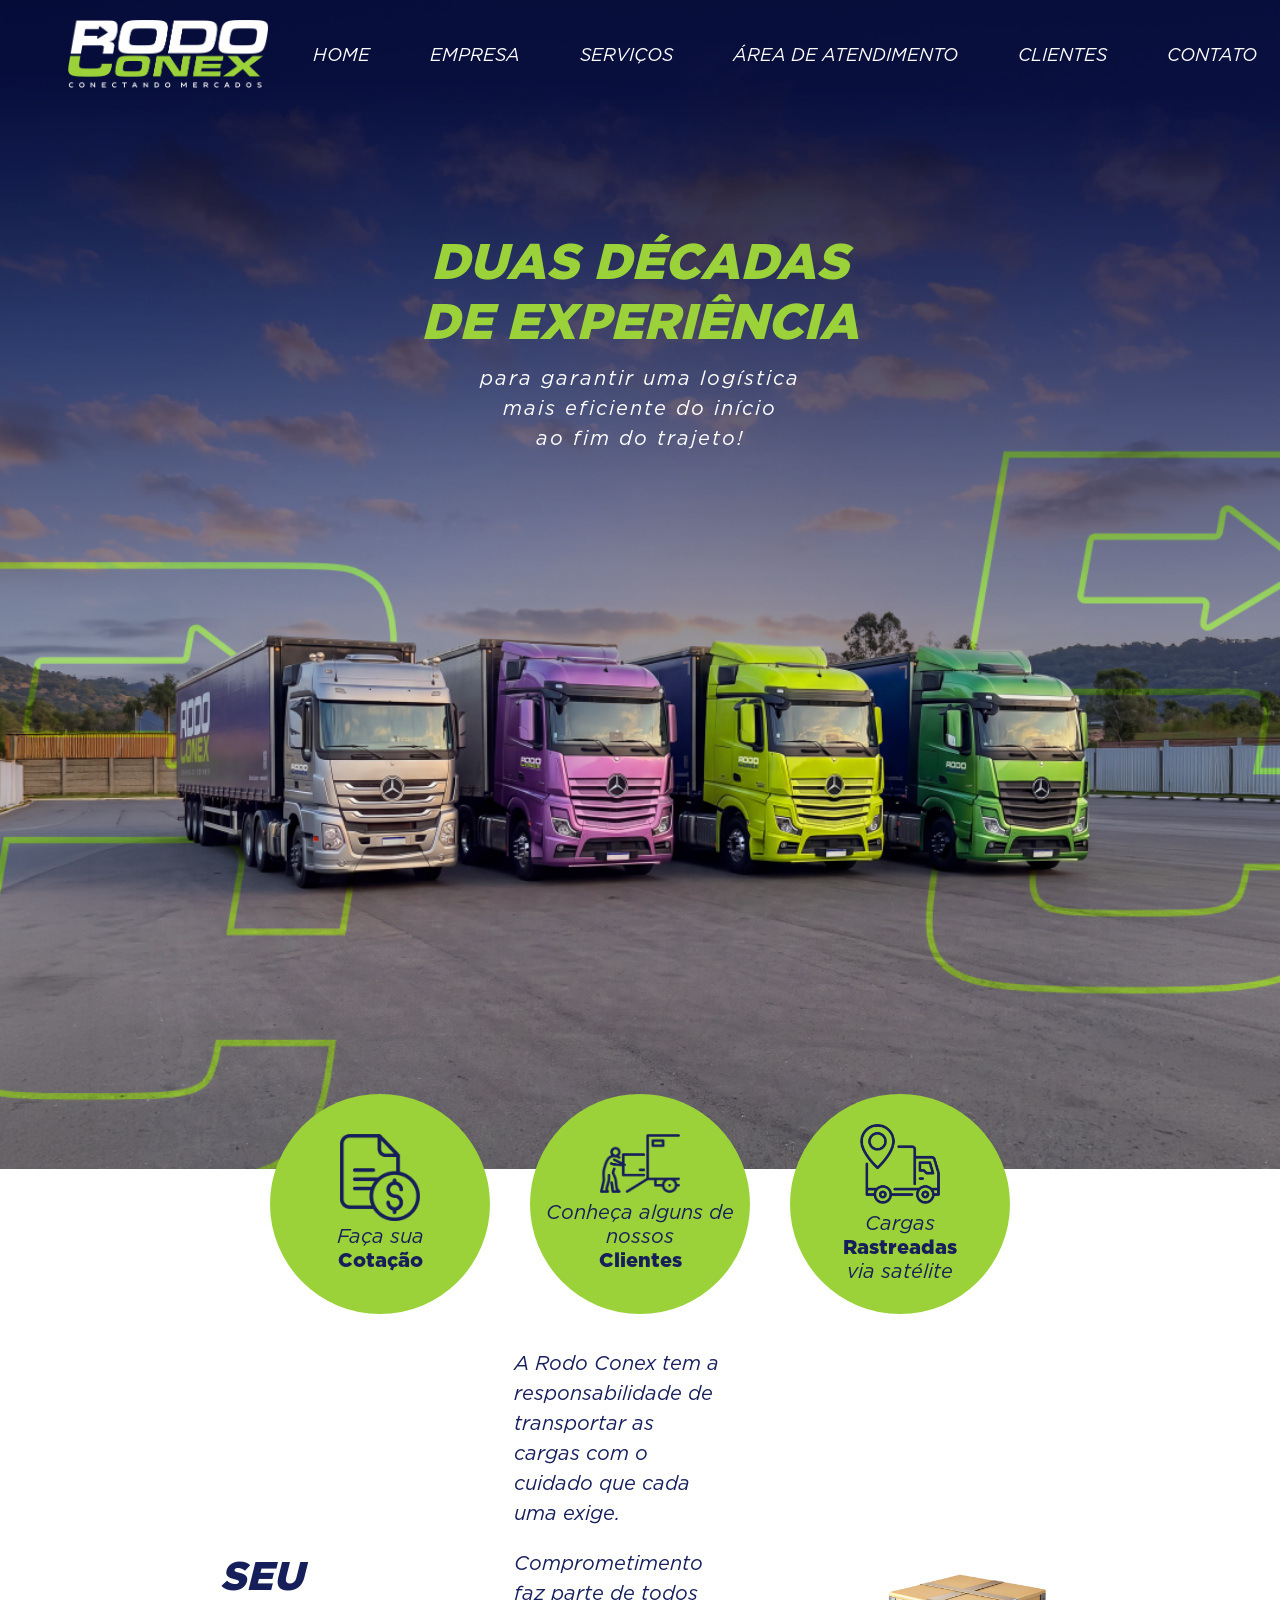
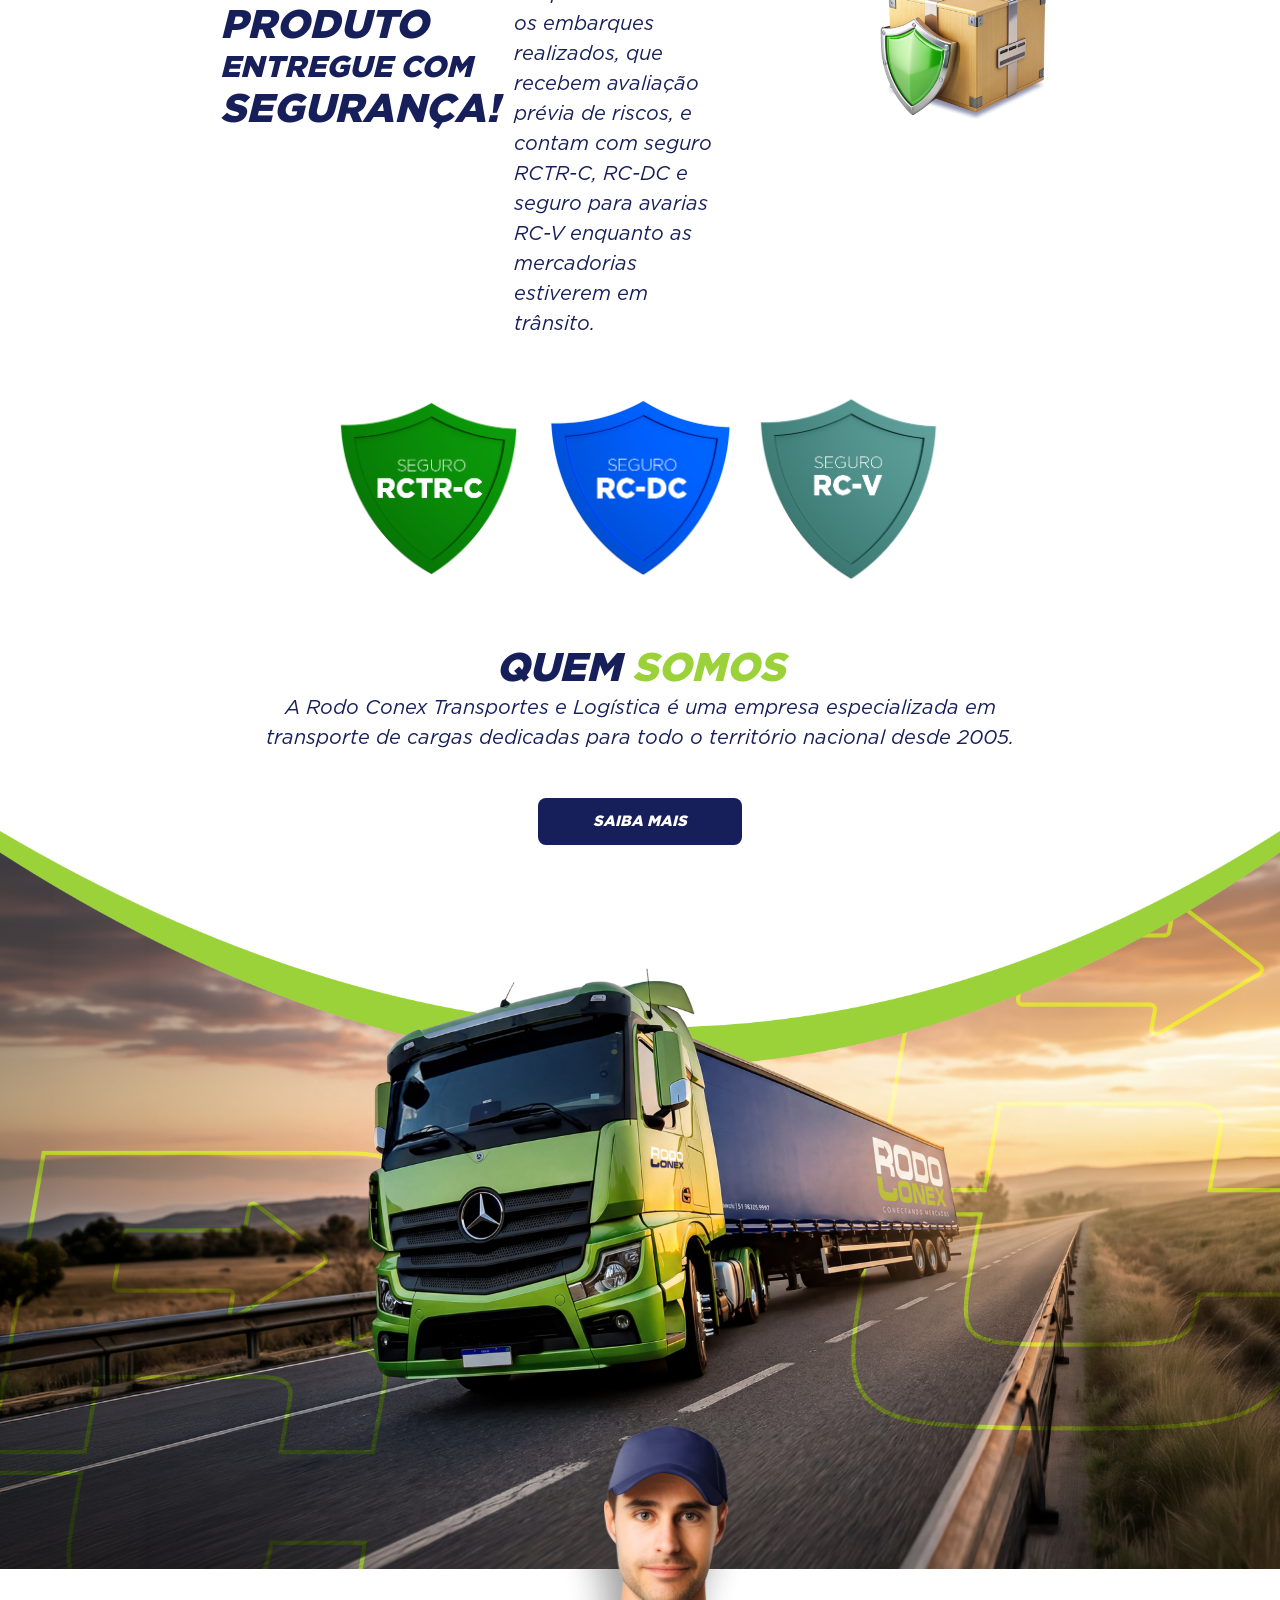
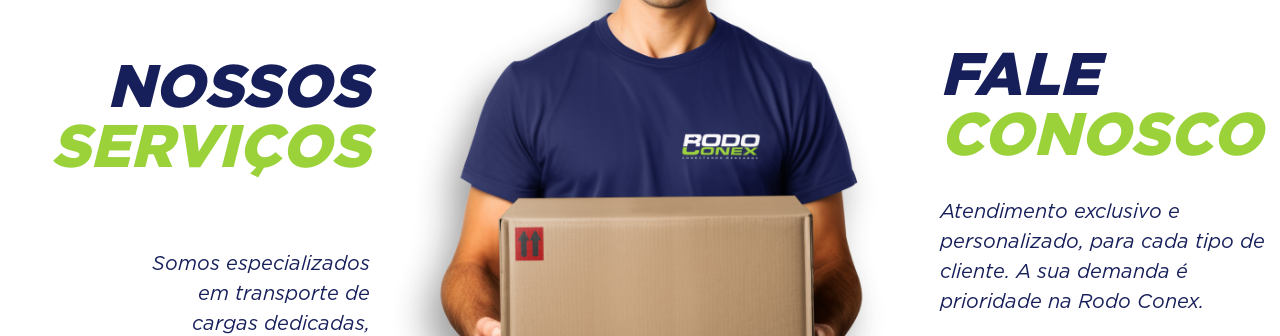
==== index.html @ b74ad4ce "ajustes section de fale-conosco da home" ====
<!doctype html>
<html lang="pt-BR">
  <head>
    <meta charset="UTF-8" />
    <meta name="viewport" content="width=device-width, initial-scale=1.0" />
    <title>Rodo Conex | Conectando mercados</title>
    <link rel="stylesheet" href="styles/styles.css" />
    <link rel="icon" href="assets/home/Logo-icon-navegador.png" />
    <script src="scripts/menu.js" defer></script>
    <script src="scripts/carrossel.js" defer></script>
  </head>
  <body>
    <header class="header">
      <a href="index.html">
        <img src="assets/home/Logo.png" alt="" class="header__logo" />
      </a>
      <button type="button" class="header__botao">
        <span></span>
        <span></span>
        <span></span>
      </button>
      <nav class="header__menu">
        <a href="index.html">Home</a>
        <a href="empresa/index.html">Empresa</a>
        <a href="servicos/index.html">Serviços</a>
        <a href="areadeatendimento/index.html">Área de atendimento</a>
        <a href="clientes/index.html">Clientes</a>
        <a href="contato/index.html">Contato</a>
      </nav>
    </header>
    <main>
      <section class="hero">
        <picture>
          <source
            media="(min-width: 768px)"
            srcset="assets/home/Banner-principal-Desktop.png"
          />
          <img
            src="assets/home/Banner-principal-Mobile.png"
            alt=""
            class="hero__banner"
          />
        </picture>
        <div class="hero__conteudo">
          <h1><span>Duas décadas</span> <span>de experiência</span></h1>
          <p>
            <span>para garantir uma logística</span
            ><span> mais eficiente do início</span
            ><span> ao fim do trajeto!</span>
          </p>
        </div>
      </section>
      <section class="destaques">
        <button type="button" class="destaques__seta destaques__seta--anterior">
          <svg width="48" height="48" viewBox="0 0 24 24">
            <polyline
              points="16,4 8,12 16,20"
              fill="none"
              stroke="#1f2a7a"
              stroke-width="4"
              stroke-linecap="round"
              stroke-linejoin="round"
            />
          </svg>
        </button>
        <ul class="destaques__conteudo">
          <li class="destaques__item destaques__item--ativo">
            <a href="tel:+5551993122093" class="destaques__link">
              <img src="assets/home/Cotacao-icon.png" alt="" />
              <p>Faça sua <strong>Cotação</strong></p>
            </a>
          </li>
          <li class="destaques__item">
            <img src="assets/home/Clientes-icon.png" alt="" />
            <p>Conheça alguns de nossos <strong>Clientes</strong></p>
          </li>
          <li class="destaques__item">
            <img src="assets/home/cargas-icon.png" alt="" />
            <p>Cargas <strong>Rastreadas</strong> via satélite</p>
          </li>
        </ul>
        <button type="button" class="destaques__seta destaques__seta--proxima">
          <svg width="48" height="48" viewBox="0 0 24 24">
            <polyline
              points="8,4 16,12 8,20"
              fill="none"
              stroke="#1f2a7a"
              stroke-width="4"
              stroke-linecap="round"
              stroke-linejoin="round"
            />
          </svg>
        </button>
      </section>
      <section class="seguranca">
        <div class="seguranca__conteudo">
          <h2><span>Seu produto</span> entregue com <span>segurança!</span></h2>
          <div class="seguranca__texto">
            <p>
              A Rodo Conex tem a responsabilidade de transportar as cargas com o
              cuidado que cada uma exige.
            </p>
            <p>
              Comprometimento faz parte de todos os embarques realizados, que
              recebem avaliação prévia de riscos, e contam com seguro RCTR-C,
              RC-DC e seguro para avarias RC-V enquanto as mercadorias estiverem
              em trânsito.
            </p>
          </div>
          <img src="assets/home/caixa.png" alt="" class="seguranca__banner" />
        </div>
        <div class="seguranca__icones">
          <img
            src="assets/home/Seguro-Brasao1.png"
            alt="Brasão do seguro RCTR-C"
          />
          <img
            src="assets/home/Seguro-Brasao2.png"
            alt="Brasão do seguro RC-DC"
          />
          <img
            src="assets/home/Seguro-Brasao3.png"
            alt="Brasão do seguro RC-V"
          />
        </div>
      </section>
      <section class="quem-somos">
        <div class="quem-somos__conteudo">
          <h2>Quem <span>somos</span></h2>
          <p>
            A Rodo Conex Transportes e Logística é uma empresa especializada em
            transporte de cargas dedicadas para todo o território nacional desde
            2005.
          </p>
          <a
            href="https://api.whatsapp.com/send?phone=5551982059997"
            target="_blank"
            class="quem-somos__botao"
            >Saiba mais</a
          >
        </div>
        <img
          src="assets/home/Banner-rodape-desktop-mobile.png"
          alt=""
          class="quem-somos__banner"
        />
      </section>
      <section class="servicos-fale-conosco">
        <img
          src="assets/home/Homenzinho.png"
          alt=""
          class="servicos-fale-conosco__imagem"
        />
        <button
          type="button"
          class="servicos-fale-conosco__seta servicos-fale-conosco__seta--anterior"
        >
          <svg width="40" height="40" viewBox="0 0 24 24">
            <polyline
              points="16,4 8,12 16,20"
              fill="none"
              stroke="#1f2a7a"
              stroke-width="4"
              stroke-linecap="round"
              stroke-linejoin="round"
            />
          </svg>
        </button>
        <ul class="servicos-fale-conosco__lista">
          <li
            class="servicos-fale-conosco__item servicos-fale-conosco__item--nossos-servicos"
          >
            <h2>Nossos <span>serviços</span></h2>
            <p>
              Somos especializados em transporte de cargas dedicadas,
              armazenagem e paletização, com soluções eficazes para o seu
              negócio.
            </p>
            <a
              href="https://api.whatsapp.com/send?phone=5551982059997"
              target="_blank"
              >Saiba mais</a
            >
          </li>
          <li
            class="servicos-fale-conosco__item servicos-fale-conosco__item--fale-conosco servicos-fale-conosco__item--ativo"
          >
            <h2>Fale <span>conosco</span></h2>
            <p>
              Atendimento exclusivo e personalizado, para cada tipo de cliente.
              A sua demanda é prioridade na Rodo Conex.
            </p>
            <a
              href="https://api.whatsapp.com/send?phone=5551982059997"
              target="_blank"
              >Saiba mais</a
            >
          </li>
        </ul>
        <button
          type="button"
          class="servicos-fale-conosco__seta servicos-fale-conosco__seta--proxima"
        >
          <svg width="40" height="40" viewBox="0 0 24 24">
            <polyline
              points="8,4 16,12 8,20"
              fill="none"
              stroke="#1f2a7a"
              stroke-width="4"
              stroke-linecap="round"
              stroke-linejoin="round"
            />
          </svg>
        </button>
      </section>
    </main>
    <footer class="footer">
      <div class="footer__principal">
        <address class="redes-sociais">
          <a href="https://www.instagram.com/rodoconex" target="_blank">
            <img src="assets/home/Insta-icon.png" alt="" />
          </a>
          <a href="https://www.facebook.com/rodoconexx" target="_blank">
            <img src="assets/home/Facebook-icon.png" alt="" />
          </a>
          <a
            href="https://api.whatsapp.com/send?phone=5551982059997"
            target="_blank"
          >
            <img src="assets/home/whats-icon.png" alt="" />
          </a>
        </address>
        <div class="logo-footer">
          <a href="index.html">
            <img src="assets/home/Logo.png" alt="" />
          </a>
        </div>
        <nav class="footer__menu">
          <a href="index.html">Home</a>
          <a href="empresa/index.html">Empresa</a>
          <a href="servicos/index.html">Serviços</a>
          <a href="areadeatendimento/index.html">Área de atendimento</a>
          <a href="clientes/index.html">Clientes</a>
          <a href="contato/index.html">Contato</a>
        </nav>
        <address class="contato__footer">
          <div class="contato__telefone">
            <ul class="contato__lista">
              <li>
                <a href="tel:5551993122093">
                  <img src="assets/home/icon-icon.png" alt="" />
                  <p>(51) 99312.2093</p>
                </a>
              </li>
              <li>
                <a
                  href="https://api.whatsapp.com/send?phone=5551982059997"
                  target="_blank"
                >
                  <img src="assets/home/whats-icon.png" alt="" />
                  <p>(51) 98205.9997</p>
                </a>
              </li>
              <li>
                <a
                  href="https://www.google.com/maps/place/Rodo+Conex+-+Conectando+mercados/@-29.6579739,-51.1473796,963m/data=!3m2!1e3!4b1!4m6!3m5!1s0x951945fc6f3ded95:0x5a4ab8f3736252ae!8m2!3d-29.6579786!4d-51.1448047!16s%2Fg%2F11tcfl8tsy?authuser=0&entry=ttu&g_ep=EgoyMDI2MDkxNi4wIKXMDSoASAFQAw%3D%3D"
                  target="_blank"
                >
                  <img src="assets/home/Localizacao-icon.png" alt="" />
                  <p>
                    Av. Pres. Vargas, 2965 Rincão dos Ilhéus, Estância Velha -
                    RS
                  </p>
                </a>
              </li>
            </ul>
          </div>
        </address>
      </div>
      <div class="footer__dolfinos">
        <p>Rodo Conex 2026 - Todos os Direitos Reservados</p>
        <img src="assets/home/dolfinos-rodape.png" alt="" />
      </div>
    </footer>
  </body>
</html>
---- styles/styles.css ----
@font-face {
  font-family: Gotham;
  src: url(../assets/fonts/Gotham-Black.otf) format("opentype");
  font-weight: 700;
}
@font-face {
  font-family: Gotham_book;
  src: url(../assets/fonts/Gotham-BookIta.otf) format("opentype");
  font-weight: 400;
  font-style: italic;
}

:root {
  --primary-color: #fff;
  --secondary-color: #000;
  --tertiary-color: #9bd239;
  --quaternary-color: #171f5b;
}

body {
  margin: 0;
  padding: 0;
}

.header {
  display: flex;
  justify-content: space-between;
  align-items: center;
  position: absolute;
  top: 0;
  left: 0;
  width: 100%;
  z-index: 100;

  @media (min-width: 768px) {
    justify-content: center;
  }
}

.header__botao {
  background: none;
  border: none;
  padding: 10px;
  cursor: pointer;
  display: flex;
  flex-direction: column;
  gap: 6px;
  position: relative;
  z-index: 100;
  margin-right: 18px;
  span {
    background-color: var(--primary-color);
    width: 40px;
    height: 3px;
    transition:
      transform 0.3s,
      opacity 0.3s;
  }
  &.header__botao--aberto {
    span:nth-child(1) {
      transform: translateY(9px) rotate(45deg);
    }
    span:nth-child(2) {
      opacity: 0;
    }
    span:nth-child(3) {
      transform: translateY(-9px) rotate(-45deg);
    }
  }
  @media (min-width: 768px) {
    display: none;
  }
}

.header__menu {
  position: fixed;
  top: 0;
  right: 0;
  height: 100dvh;
  width: min(80vw, 300px);
  display: flex;
  flex-direction: column;
  gap: 10px;
  padding: 10px;
  background: var(--quaternary-color);
  transform: translateX(100%);
  visibility: hidden;
  transition:
    transform 0.3s ease-in,
    visibility 0.4s;
  @media (min-width: 768px) {
    flex-direction: row;
    height: auto;
    width: auto;
    padding: 0;
    gap: 60px;
    position: static;
    background: none;
    transform: none;
    visibility: visible;
    transition: none;
  }
  a {
    text-decoration: none;
    color: var(--primary-color);
    font-family: Gotham_book;
    font-size: 18px;
    text-transform: uppercase;
    &:hover {
      color: var(--tertiary-color);
    }
  }
  &.header__menu--aberto {
    transform: translateX(0);
    visibility: visible;
    transition:
      transform 0.3s ease-out,
      visibility 0.4s;
  }
}

.header__logo {
  width: 90px;
  height: auto;
  margin: 20px 45px;

  @media (min-width: 768px) {
    width: 200px;
    height: auto;
    margin: 20px 45px;
  }
}

.hero__banner {
  display: block;
  width: 100%;
}

.hero__conteudo {
  position: absolute;
  top: 20%;
  text-align: center;
  left: 0;
  right: 0;

  h1 {
    font-family: Gotham;
    font-style: italic;
    font-size: 30px;
    margin: 0;
    text-transform: uppercase;
    color: var(--tertiary-color);

    @media (min-width: 768px) {
      font-size: 50px;
    }
  }
  p {
    font-family: Gotham_book;
    font-size: 12px;
    font-style: italic;
    color: var(--primary-color);
    line-height: 1.2;
    letter-spacing: 0.1em;
    margin: 5px 0 0 0;

    @media (min-width: 768px) {
      font-size: 20px;
      margin: 10px auto 0 auto;
      max-width: 30ch;
      text-wrap: balance;
      line-height: 1.5;
      span {
        display: inline;
      }
    }
  }
  span {
    display: block;
  }
}

.hero {
  position: relative;
}

.destaques {
  display: flex;
  justify-content: space-between;
  align-items: center;
  padding: 0 30px;
  margin-top: -75px;
  position: relative;

  @media (min-width: 768px) {
    justify-content: center;
  }
}

.destaques__seta {
  background: none;
  border: none;
  padding: 0;

  @media (min-width: 768px) {
    display: none;
  }
}

.destaques__conteudo {
  list-style: none;
  padding: 0;
  margin: 0;
  img {
    width: 50px;
    height: auto;
  }
  @media (min-width: 768px) {
    display: flex;
    img {
      width: 80px;
    }
  }
}

.destaques__item {
  display: none;
  width: 150px;
  aspect-ratio: 1/1;
  border-radius: 50%;
  background: var(--tertiary-color);
  color: var(--quaternary-color);
  flex-direction: column;
  justify-content: center;
  align-items: center;
  text-align: center;
  gap: 8px;

  p {
    margin: 0;
    font-family: Gotham_book;
    font-size: 15px;
  }
  strong {
    display: block;
    font-family: Gotham;
  }

  @media (min-width: 768px) {
    display: flex;
    margin: 0 20px;
    width: 220px;
    p {
      font-size: 20px;
    }
  }
}

.destaques__item--ativo {
  display: flex;
}

.destaques__link {
  text-decoration: none;
  color: var(--quaternary-color);
}

.seguranca__conteudo {
  display: grid;
  grid-template-columns: 1fr auto;
  align-items: center;
  grid-template-areas: "titulo imagem" "texto texto";
  justify-items: center;
  padding: 0 20px;

  h2 {
    grid-area: titulo;
    text-transform: uppercase;
    color: var(--quaternary-color);
    font-family: Gotham;
    font-style: italic;
    margin-left: 40px;
    font-size: 20px;
  }
  h2 span {
    font-size: 25px;
  }

  @media (min-width: 768px) {
    grid-template-areas: "titulo texto imagem";

    h2 {
      font-size: 30px;
      align-self: center;
      margin-left: 200px;
    }
    h2 span {
      font-size: 40px;
    }
  }
}

.seguranca__banner {
  grid-area: imagem;
  display: block;
  width: 130px;
  margin-right: 20px;

  @media (min-width: 768px) {
    width: 190px;
    margin-right: 200px;
  }
}

.seguranca__texto {
  grid-area: texto;
  font-family: Gotham_book;
  font-size: 16px;
  font-style: italic;
  color: var(--quaternary-color);
  text-align: center;
  margin: 15px 15px;
  line-height: 1.3;

  @media (min-width: 768px) {
    text-align: left;
    font-size: 20px;
    margin-right: 150px;
    max-width: 55ch;
    line-height: 1.5;
  }
}

.seguranca__icones {
  display: flex;
  justify-content: center;
  align-items: center;
  gap: 20px;
  margin-top: 20px;

  img {
    width: 110px;
    height: auto;

    @media (min-width: 768px) {
      width: 190px;
    }
  }
}

.quem-somos__conteudo {
  color: var(--quaternary-color);
  text-align: center;
  font-style: italic;
  font-family: Gotham_book;
  font-size: 15px;

  h2 {
    text-transform: uppercase;
    font-family: Gotham;
    font-size: 35px;
    margin: 0;
    margin-top: 60px;
    span {
      color: var(--tertiary-color);
    }
    @media (min-width: 768px) {
      font-size: 40px;
    }
  }
  p {
    margin: 0;
    margin-bottom: 20px;

    @media (min-width: 768px) {
      font-size: 20px;
      max-width: 55ch;
      margin: 0 auto;
      margin-bottom: 60px;
      line-height: 1.5;
    }
  }
}

.quem-somos__botao {
  background: var(--quaternary-color);
  color: var(--primary-color);
  border: none;
  border-radius: 8px;
  padding: 10px 30px;
  font-family: Gotham;
  text-transform: uppercase;
  cursor: pointer;
  text-decoration: none;
  font-size: 8px;

  @media (min-width: 768px) {
    font-size: 15px;
    padding: 16px 55px;
  }
}

.quem-somos__banner {
  display: block;
  width: 100%;
}

.servicos-fale-conosco__imagem {
  grid-area: imagem;
  display: block;
  width: 270px;
  margin-left: -80px;
  margin-bottom: -2px;

  @media (min-width: 768px) {
    width: 600px;
    margin-top: -200px;
    margin-left: 0;
    margin-bottom: -2px;
  }
}

.servicos-fale-conosco {
  display: grid;
  grid-template-columns: 1fr auto minmax(0, 1fr) auto;
  grid-template-areas: "imagem anterior lista proxima";
  color: var(--quaternary-color);

  h2 {
    font-family: Gotham;
    font-style: italic;
    text-transform: uppercase;
    line-height: 1;

    p {
      font-family: Gotham_book;
      font-size: 20px;
      font-style: italic;
      line-height: 1.5;
    }

    span {
      color: var(--tertiary-color);
    }
  }
  @media (min-width: 768px) {
    grid-template-columns: 1fr 1fr 1fr;
    grid-template-areas: "nossos-servicos imagem fale-conosco";
    h2 {
      font-size: 60px;
    }
    p {
      font-family: Gotham_book;
      font-size: 20px;
      font-style: italic;
      line-height: 1.5;
    }
  }
}

.servicos-fale-conosco__lista {
  grid-area: lista;
  list-style: none;
  padding: 0;
  margin: 0;
  margin-top: 30px;
  a {
    display: inline-block;
    background: var(--quaternary-color);
    color: var(--primary-color);
    border: none;
    border-radius: 7px;
    padding: 10px 36px;
    font-family: Gotham;
    text-transform: uppercase;
    cursor: pointer;
    text-decoration: none;
    font-size: 9px;
    margin-top: 10px;
    align-self: center;
  }
  span {
    display: block;
  }

  @media (min-width: 768px) {
    display: contents;
    a {
      @media (min-width: 768px) {
        display: flex;
        font-size: 15px;
        padding: 16px 55px;
      }
    }
  }
}

.servicos-fale-conosco__item--nossos-servicos {
  display: none;

  @media (min-width: 768px) {
    display: flex;
    flex-direction: column;
    justify-content: flex-start;
    text-align: center;
    grid-area: nossos-servicos;
    margin: 40px;

    h2 {
      text-align: right;
    }

    p {
      text-align: right;
      padding-left: 30%;
    }
  }

  @media (min-width: 1024px) {
    margin-right: -30px;

    a {
      align-self: flex-end;
    }
  }
}

.servicos-fale-conosco__item--fale-conosco {
  display: none;
  font-family: Gotham_book;

  h2 {
    font-size: 40px;
    margin-top: 0;
  }

  p {
    margin: -20px 0 0 0;
  }

  @media (min-width: 768px) {
    display: flex;
    flex-direction: column;
    justify-content: flex-start;
    margin-top: 78px;
    text-align: center;
    grid-area: fale-conosco;

    h2 {
      text-align: left;
      font-size: 60px;
    }

    p {
      text-align: left;
      margin: 3px;
    }

    a {
      align-self: flex-start;
      margin-top: 80px;
    }
  }
}

.servicos-fale-conosco__item--ativo {
  display: block;
  font-family: Gotham_book;

  h2 {
    font-size: 40px;
    margin-top: 0;
  }

  p {
    margin: -20px 0 0 0;
    max-width: 24ch;
  }

  @media (min-width: 768px) {
    display: flex;
    h2 {
      font-size: 60px;
    }
  }
}

.servicos-fale-conosco__seta {
  background: none;
  border: none;
  padding: 0;
  grid-area: imagem;

  @media (min-width: 768px) {
    display: none;
  }
}

.servicos-fale-conosco__seta--anterior {
  grid-area: anterior;
  margin-left: -40px;
  margin-right: 16px;
}

.servicos-fale-conosco__seta--proxima {
  grid-area: proxima;
  margin-left: 12px;
}

.footer {
  background: var(--quaternary-color);
}

.redes-sociais {
  display: flex;
  justify-content: center;
  align-items: center;
  gap: 50px;
  padding: 40px 0;
  flex-basis: 100%;

  img {
    height: 40px;
  }
  @media (min-width: 768px) {
    height: 40px;
    flex-basis: auto;
    order: 1;
  }
}

.footer__principal {
  display: flex;
  align-items: center;
  justify-content: center;
  flex-wrap: wrap;
}

.logo-footer {
  img {
    width: 180px;
  }
}

.contato__footer {
  font-family: Gotham_book;
  font-style: italic;
  display: flex;
  flex-direction: column;
  color: var(--primary-color);
  list-style: none;
  flex-basis: 0;

  a {
    display: flex;
    align-items: center;
    gap: 12px;
    text-decoration: none;
    color: inherit;
  }

  img {
    height: 24px;
  }

  @media (min-width: 768px) {
    order: 2;
  }
}

.contato__lista {
  list-style: none;
  li:not(:last-child) p {
    white-space: nowrap;
  }

  a {
    display: flex;
    align-items: center;
    gap: 12px;
    text-decoration: none;
    color: inherit;
  }

  @media (min-width: 768px) {
    margin: 0 0 0 100px;
  }
}

.footer__dolfinos {
  display: flex;
  font-family: Gotham_book;
  justify-content: center;
  align-items: center;
  font-size: 12px;
  color: var(--primary-color);
  background-color: var(--secondary-color);
  padding: 12px 16px;
  gap: 20px;

  p {
    margin: 0;
  }

  img {
    height: 12px;
  }
}

.footer__menu {
  display: none;

  @media (min-width: 768px) {
    display: flex;
    flex-direction: column;
    margin: 40px 100px 40px 100px;
    gap: 20px;

    a {
      text-decoration: none;
      color: var(--primary-color);
      font-family: Gotham_book;
      font-size: 15px;
      text-transform: uppercase;
      &:hover {
        color: var(--tertiary-color);
      }
    }
  }
}

.hero__contato--destaque {
  h1 {
    margin-top: 30px;
    font-size: 20px;
    span {
      color: var(--primary-color);
    }
  }
}

.contato {
  h2 {
    font-family: Gotham;
  }
  p {
    margin: 0;
  }
  font-family: Gotham_book;
  max-width: 560px;
  margin: 0 auto;
  padding: 25px 40px;
  text-align: center;
  color: #1b2a6b;
  font-style: italic;
}

.contato__form {
  display: grid;
  grid-template-columns: 1fr 1fr;
  gap: 12px;
  margin-top: 1.5rem;
}

.full {
  grid-column: 1 / -1;
}

.contato input,
.contato textarea {
  width: 100%;
  box-sizing: border-box;
  padding: 10px 12px;
  border: 2px solid #1b2a6b;
  border-radius: 6px;
  font: inherit;
}

.contato textarea {
  min-height: 220px;
  resize: vertical;
}
.contato ::placeholder {
  color: #8a8fa8;
}

.contato__acoes {
  display: flex;
  gap: 12px;
  margin: 20px 0 30px 0;
}

.contato button {
  padding: 12px 40px;
  border: 0;
  border-radius: 6px;
  background: #1b2a6b;
  color: #c8e600;
  font: inherit;
  font-weight: 700;
  cursor: pointer;
}

.contato--trabalhe {
  background: #d3e8d9;
}

.contato--trabalhe textarea {
  min-height: 140px;
}

.anexo {
  position: relative;
  justify-self: start;
}

.contato .anexo__input {
  position: absolute;
  width: 1px;
  height: 1px;
  padding: 0;
  border: 0;
  opacity: 0;
  clip-path: inset(50%);
}

.anexo__label {
  display: inline-flex;
  align-items: center;
  gap: 10px;
  font-size: 0.8rem;
  cursor: pointer;
}

.anexo__label svg {
  width: 34px;
  height: 34px;
}

.anexo__input:focus-visible + .anexo__label {
  outline: 2px solid #1b2a6b;
  outline-offset: 4px;
  border-radius: 4px;
}
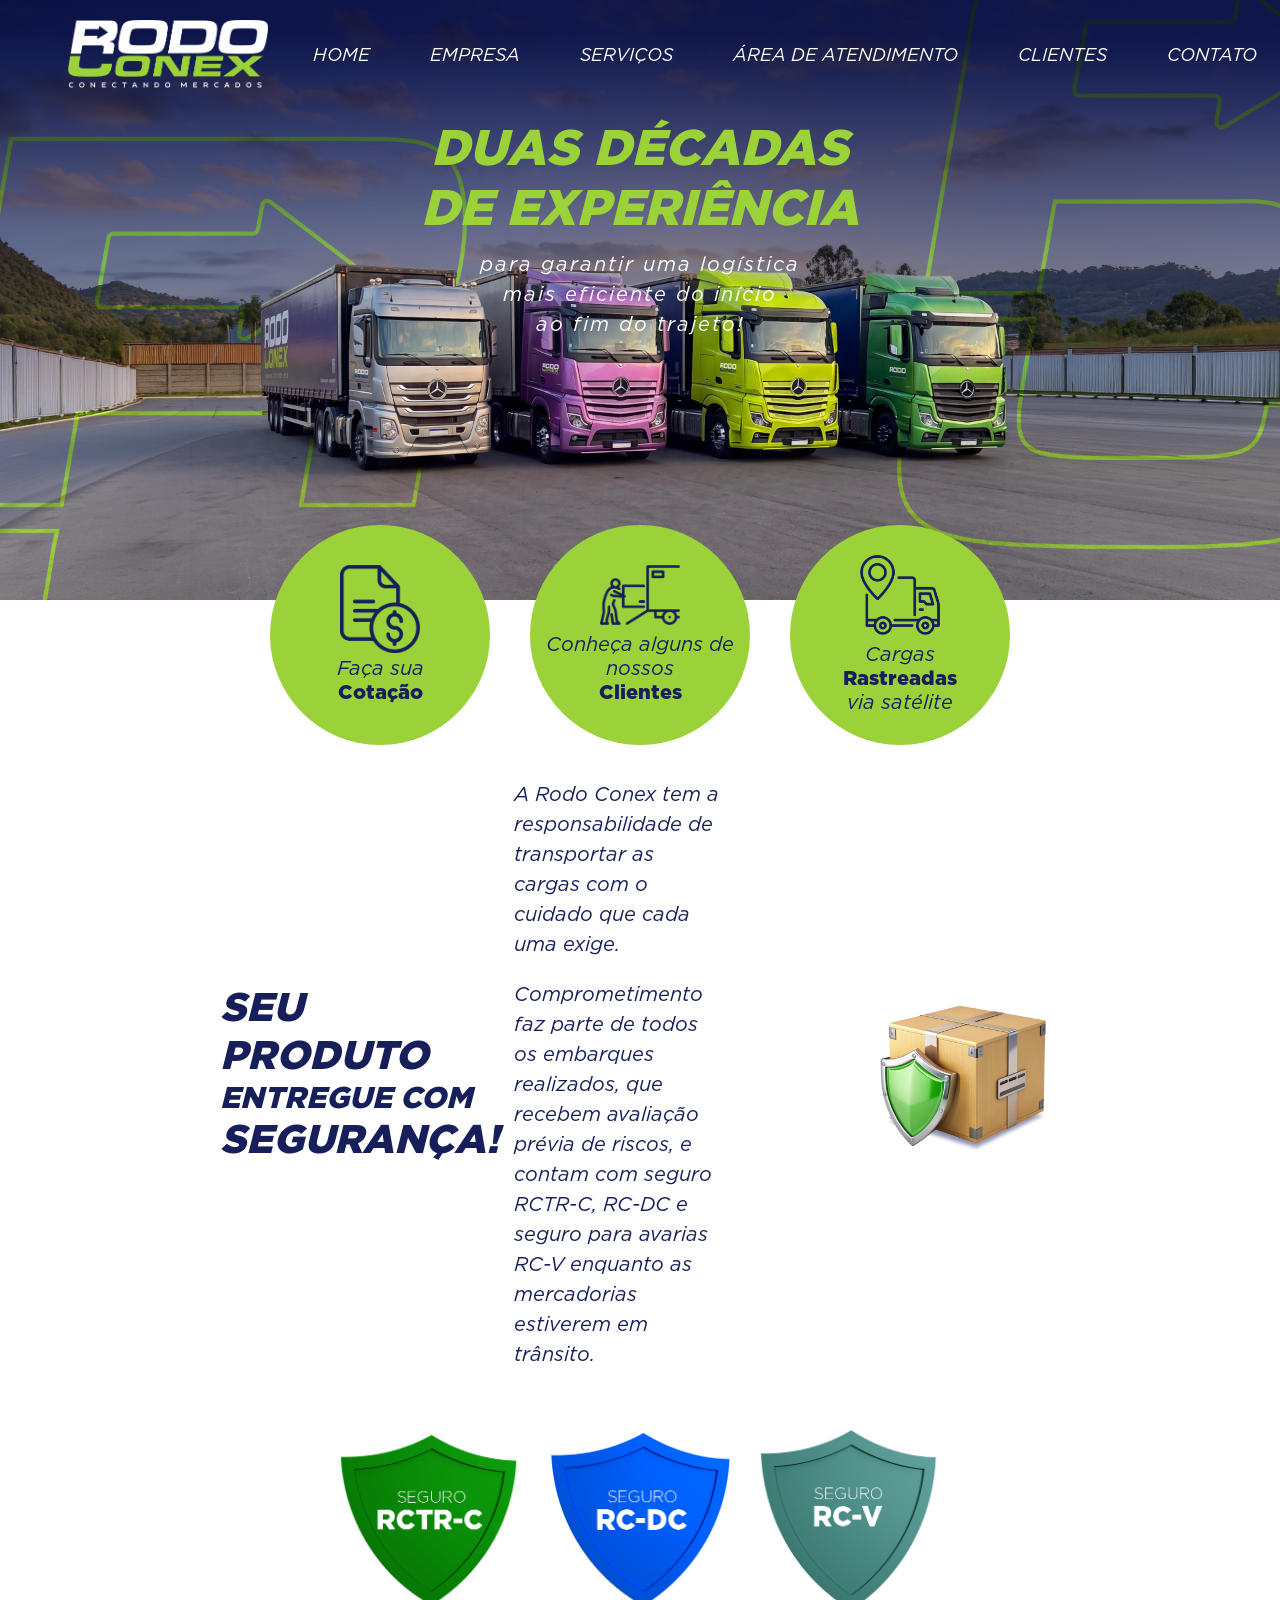
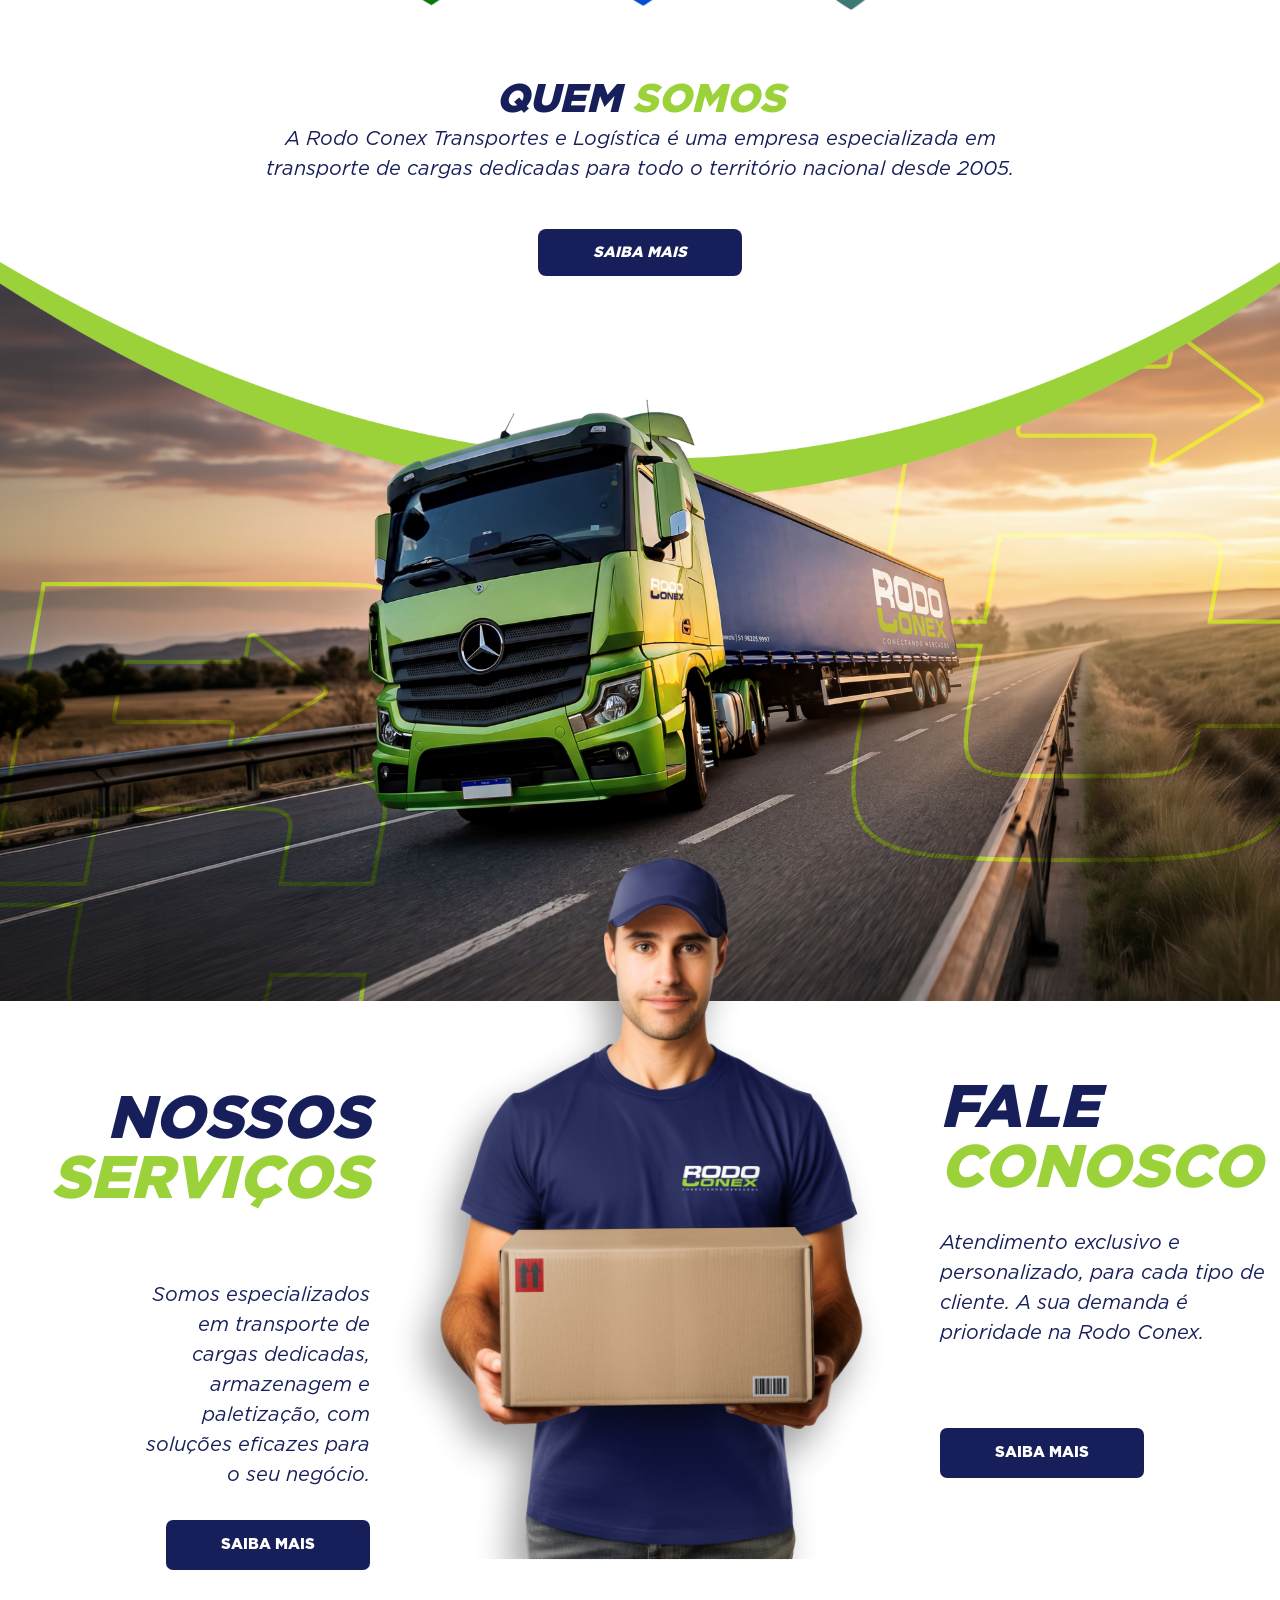
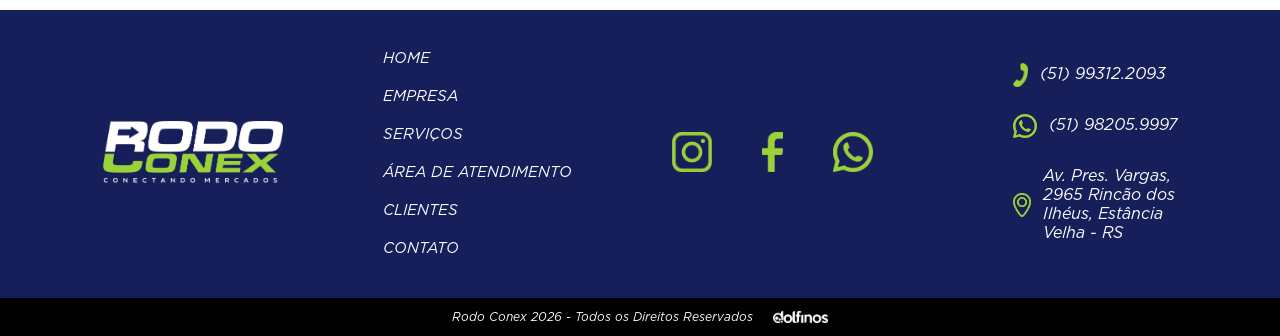
==== commit d1c4b37f: "finalizado front da tela de contatos" ====
--- a/index.html
+++ b/index.html
@@ -263,7 +263,7 @@
               </li>
               <li>
                 <a
-                  href="https://www.google.com/maps/place/Rodo+Conex+-+Conectando+mercados/@-29.6579739,-51.1473796,963m/data=!3m2!1e3!4b1!4m6!3m5!1s0x951945fc6f3ded95:0x5a4ab8f3736252ae!8m2!3d-29.6579786!4d-51.1448047!16s%2Fg%2F11tcfl8tsy?authuser=0&entry=ttu&g_ep=EgoyMDI2MDkxNi4wIKXMDSoASAFQAw%3D%3D"
+                  href="https://maps.app.goo.gl/8MjaW4soswi4FnV6A"
                   target="_blank"
                 >
                   <img src="assets/home/Localizacao-icon.png" alt="" />
--- a/styles/styles.css
+++ b/styles/styles.css
@@ -737,6 +737,28 @@
       color: var(--primary-color);
     }
   }
+
+  @media (min-width: 768px) {
+    margin-top: 50px;
+    h1 {
+      font-size: 40px;
+    }
+  }
+}
+
+.contato__container {
+  @media (min-width: 768px) {
+    display: flex;
+    justify-content: center;
+    align-items: flex-start;
+    padding: 25px 20px;
+  }
+
+  .contato__container .contato {
+    flex: 1;
+    max-width: 420px;
+    margin: 0;
+  }
 }
 
 .contato {
@@ -753,6 +775,12 @@
   text-align: center;
   color: #1b2a6b;
   font-style: italic;
+
+  @media (min-width: 768px) {
+    h2 {
+      font-size: 30px;
+    }
+  }
 }
 
 .contato__form {
@@ -842,3 +870,115 @@
   outline-offset: 4px;
   border-radius: 4px;
 }
+
+.cotacoes--operacao {
+  display: flex;
+  flex-direction: column;
+  align-items: center;
+  gap: 20px;
+  font-family: Gotham;
+  color: var(--quaternary-color);
+  text-transform: uppercase;
+  font-style: italic;
+  margin-top: 50px;
+
+  a {
+    display: flex;
+    align-items: center;
+    text-decoration: none;
+    cursor: pointer;
+    color: var(--quaternary-color);
+    gap: 10px;
+  }
+
+  img {
+    height: 24px;
+    width: auto;
+  }
+
+  h2 {
+    font-size: 18px;
+    margin: 0;
+  }
+
+  p {
+    margin: 0;
+    font-family: Gotham_book;
+  }
+
+  @media (min-width: 768px) {
+    display: grid;
+    grid-template-columns: auto auto;
+    justify-content: center;
+    align-items: center;
+    column-gap: 60px;
+    row-gap: 10px;
+    margin-bottom: 30px;
+
+    p {
+      max-width: 22ch;
+    }
+  }
+}
+
+.cotacoes--telefone {
+  align-items: center;
+  display: flex;
+  gap: 10px;
+}
+
+.cotacoes--whatsapp {
+  align-items: center;
+  display: flex;
+  gap: 10px;
+}
+
+.cotacoes--endereco {
+  text-transform: none;
+  font-size: 20px;
+  text-align: center;
+  max-width: 60%;
+  margin-top: 10px;
+  margin-bottom: 30px;
+
+  img {
+    height: 45px;
+    width: auto;
+  }
+
+  @media (min-width: 768px) {
+    grid-column: 2;
+    grid-row: 1 / 3;
+    max-width: none;
+    margin: 0;
+    text-align: left;
+  }
+}
+
+.mapa {
+  position: relative;
+}
+
+.mapa__iframe {
+  display: block;
+  width: 100%;
+  height: 320px;
+  border: 0;
+}
+
+.mapa__rodape {
+  display: block;
+  width: 100%;
+  position: relative;
+  margin-top: -80px;
+}
+
+@media (min-width: 768px) {
+  .mapa__iframe {
+    height: 850px;
+  }
+
+  .mapa__rodape {
+    margin-top: -18vw;
+  }
+}
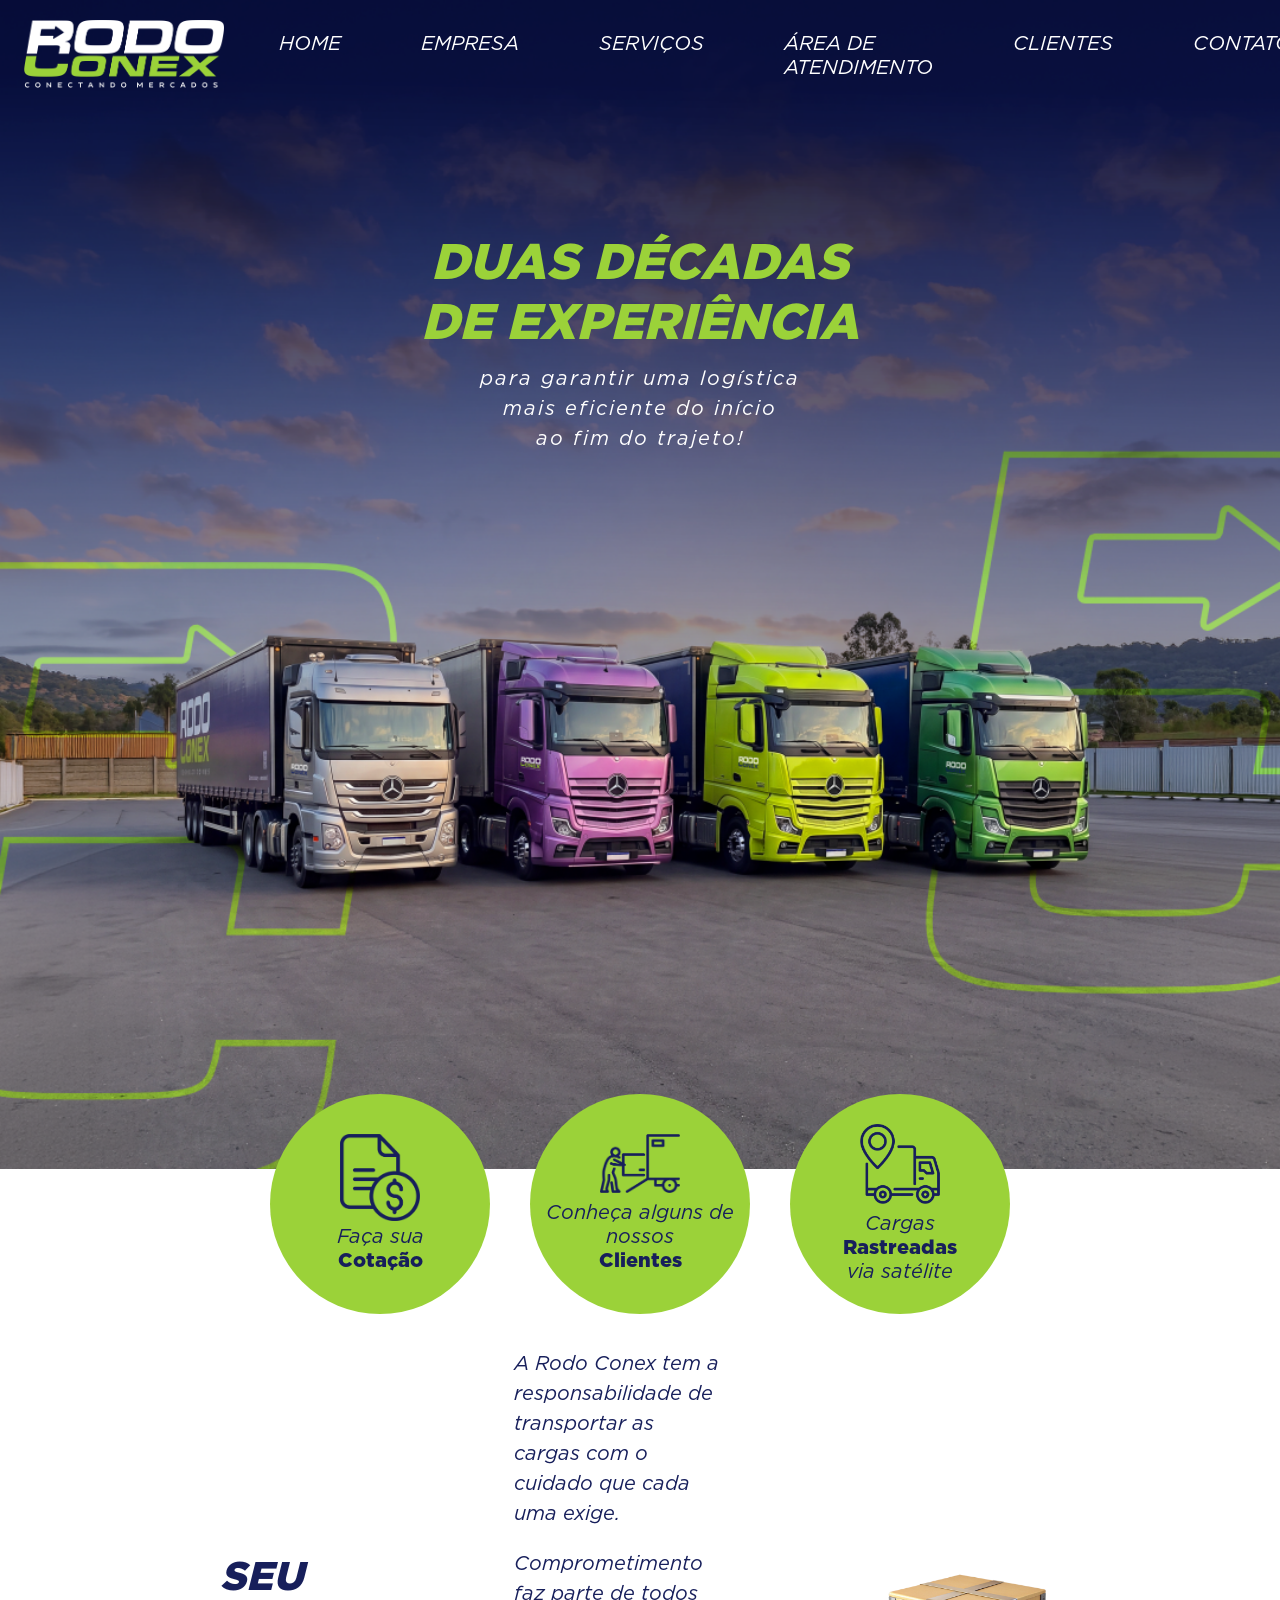
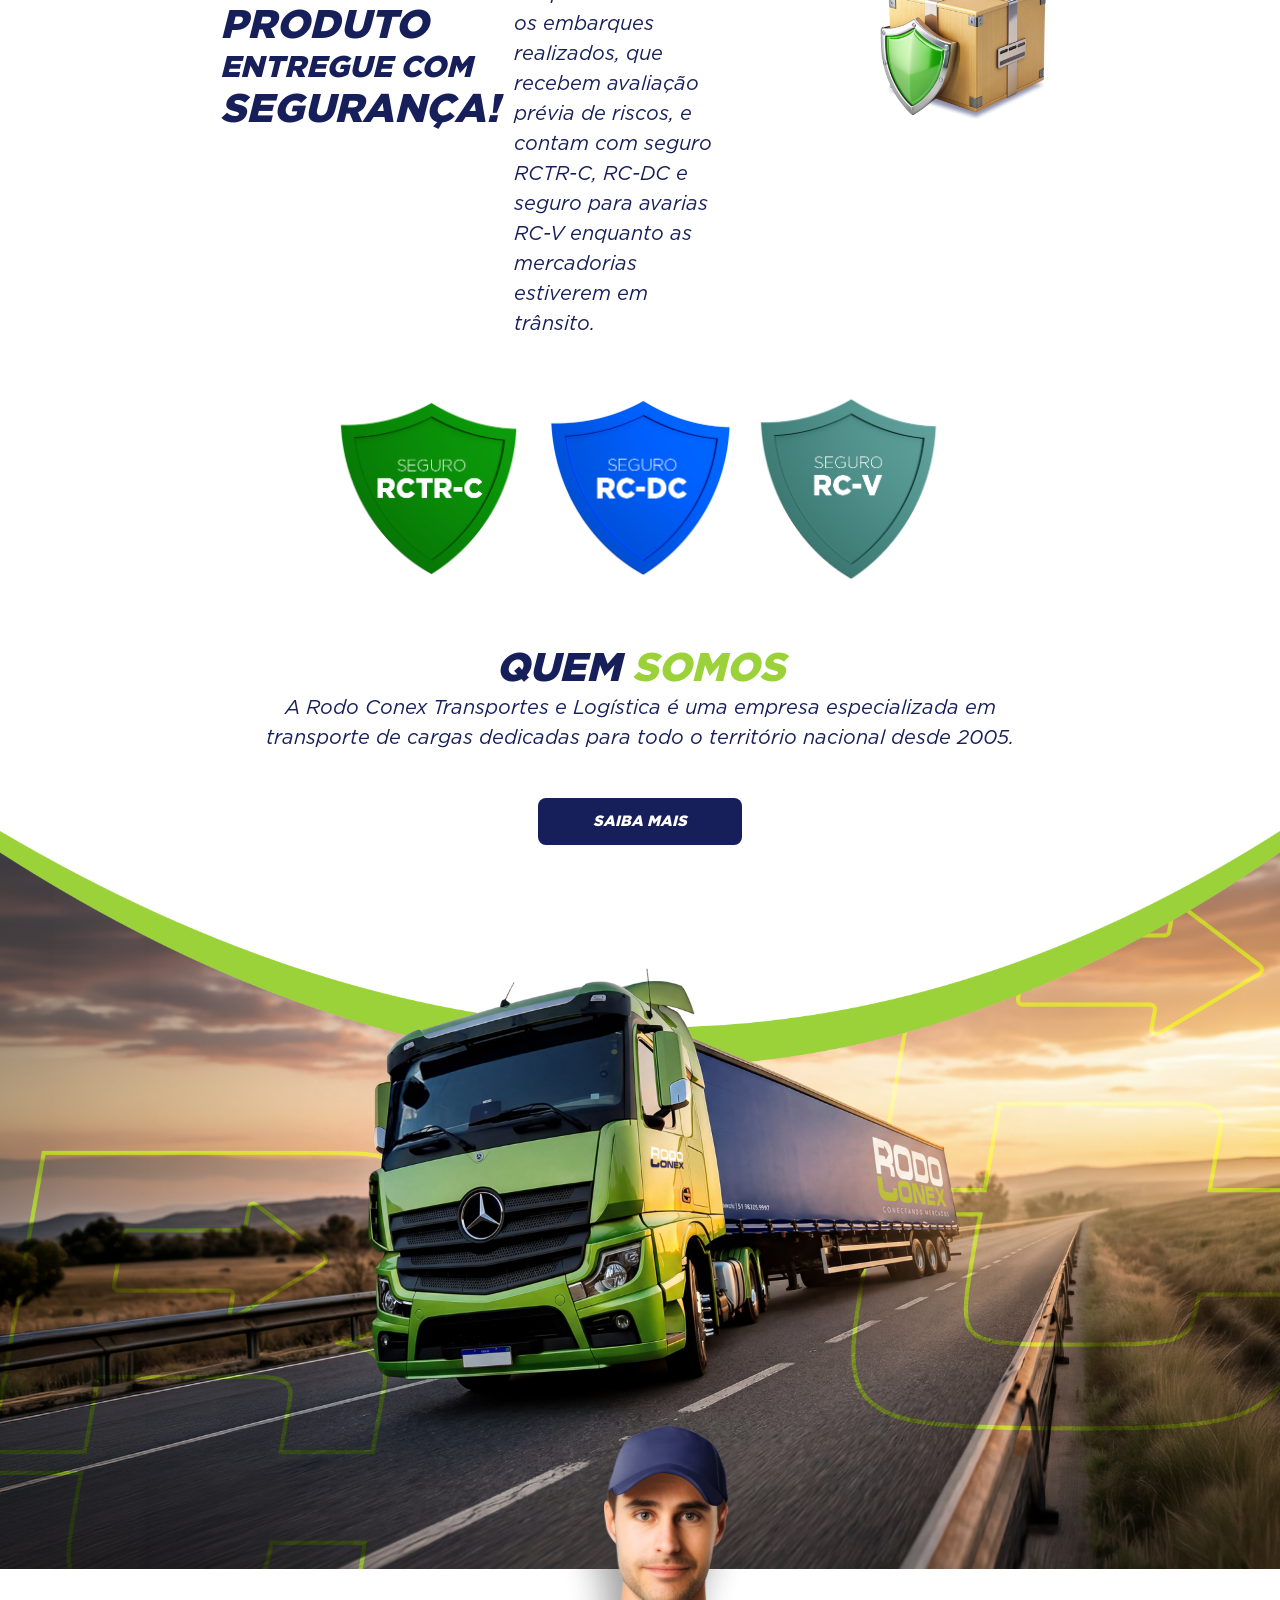
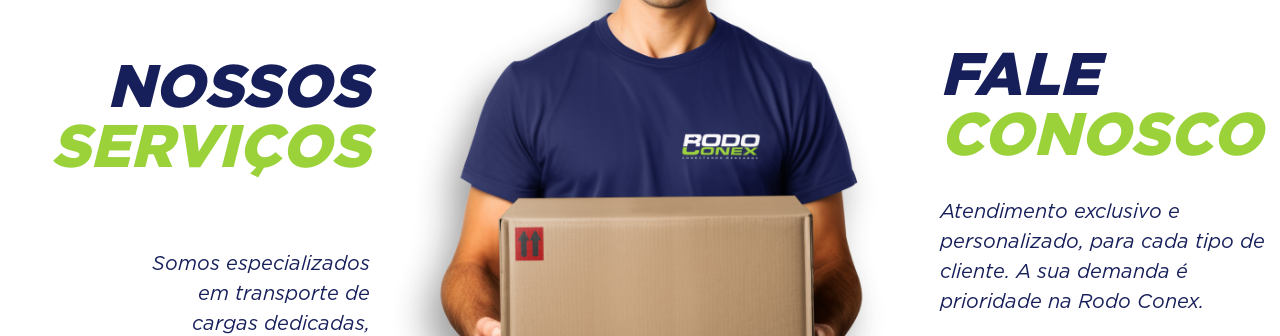
==== commit 33d4fd02: "estilizado sidebar" ====
--- a/index.html
+++ b/index.html
@@ -26,6 +26,20 @@
         <a href="areadeatendimento/index.html">Área de atendimento</a>
         <a href="clientes/index.html">Clientes</a>
         <a href="contato/index.html">Contato</a>
+        <address class="redes-sociais redes-sociais--menu">
+          <a href="https://www.instagram.com/rodoconex" target="_blank">
+            <img src="assets/home/Insta-icon.png" alt="" />
+          </a>
+          <a href="https://www.facebook.com/rodoconexx" target="_blank">
+            <img src="assets/home/Facebook-icon.png" alt="" />
+          </a>
+          <a
+            href="https://api.whatsapp.com/send?phone=5551982059997"
+            target="_blank"
+          >
+            <img src="assets/home/whats-icon.png" alt="" />
+          </a>
+        </address>
       </nav>
     </header>
     <main>
--- a/styles/styles.css
+++ b/styles/styles.css
@@ -20,6 +20,10 @@
 body {
   margin: 0;
   padding: 0;
+
+  &:has(.header__menu--aberto) {
+    overflow: hidden;
+  }
 }
 
 .header {
@@ -57,6 +61,11 @@
       opacity 0.3s;
   }
   &.header__botao--aberto {
+    position: fixed;
+    top: 20px;
+    right: 18px;
+    margin: 0;
+
     span:nth-child(1) {
       transform: translateY(9px) rotate(45deg);
     }
@@ -81,14 +90,44 @@
   display: flex;
   flex-direction: column;
   gap: 10px;
-  padding: 10px;
+  padding: 60px 10px 10px;
   background: var(--quaternary-color);
   transform: translateX(100%);
   visibility: hidden;
   transition:
     transform 0.3s ease-in,
     visibility 0.4s;
-  @media (min-width: 768px) {
+
+  a {
+    padding: 10px;
+    text-decoration: none;
+    color: var(--primary-color);
+    font-family: Gotham_book;
+    font-size: 20px;
+    text-transform: uppercase;
+    &:hover {
+      color: var(--tertiary-color);
+    }
+  }
+  &.header__menu--aberto {
+    transform: translateX(0);
+    visibility: visible;
+    transition:
+      transform 0.3s ease-out,
+      visibility 0.4s;
+  }
+
+  .redes-sociais--menu {
+    flex-basis: auto;
+    margin: auto auto 20px;
+    gap: 24px;
+    @media (min-width: 768px) {
+      display: none;
+    }
+  }
+
+  @media (min-width: 768px) {
+    display: flex;
     flex-direction: row;
     height: auto;
     width: auto;
@@ -99,23 +138,6 @@
     transform: none;
     visibility: visible;
     transition: none;
-  }
-  a {
-    text-decoration: none;
-    color: var(--primary-color);
-    font-family: Gotham_book;
-    font-size: 18px;
-    text-transform: uppercase;
-    &:hover {
-      color: var(--tertiary-color);
-    }
-  }
-  &.header__menu--aberto {
-    transform: translateX(0);
-    visibility: visible;
-    transition:
-      transform 0.3s ease-out,
-      visibility 0.4s;
   }
 }
 
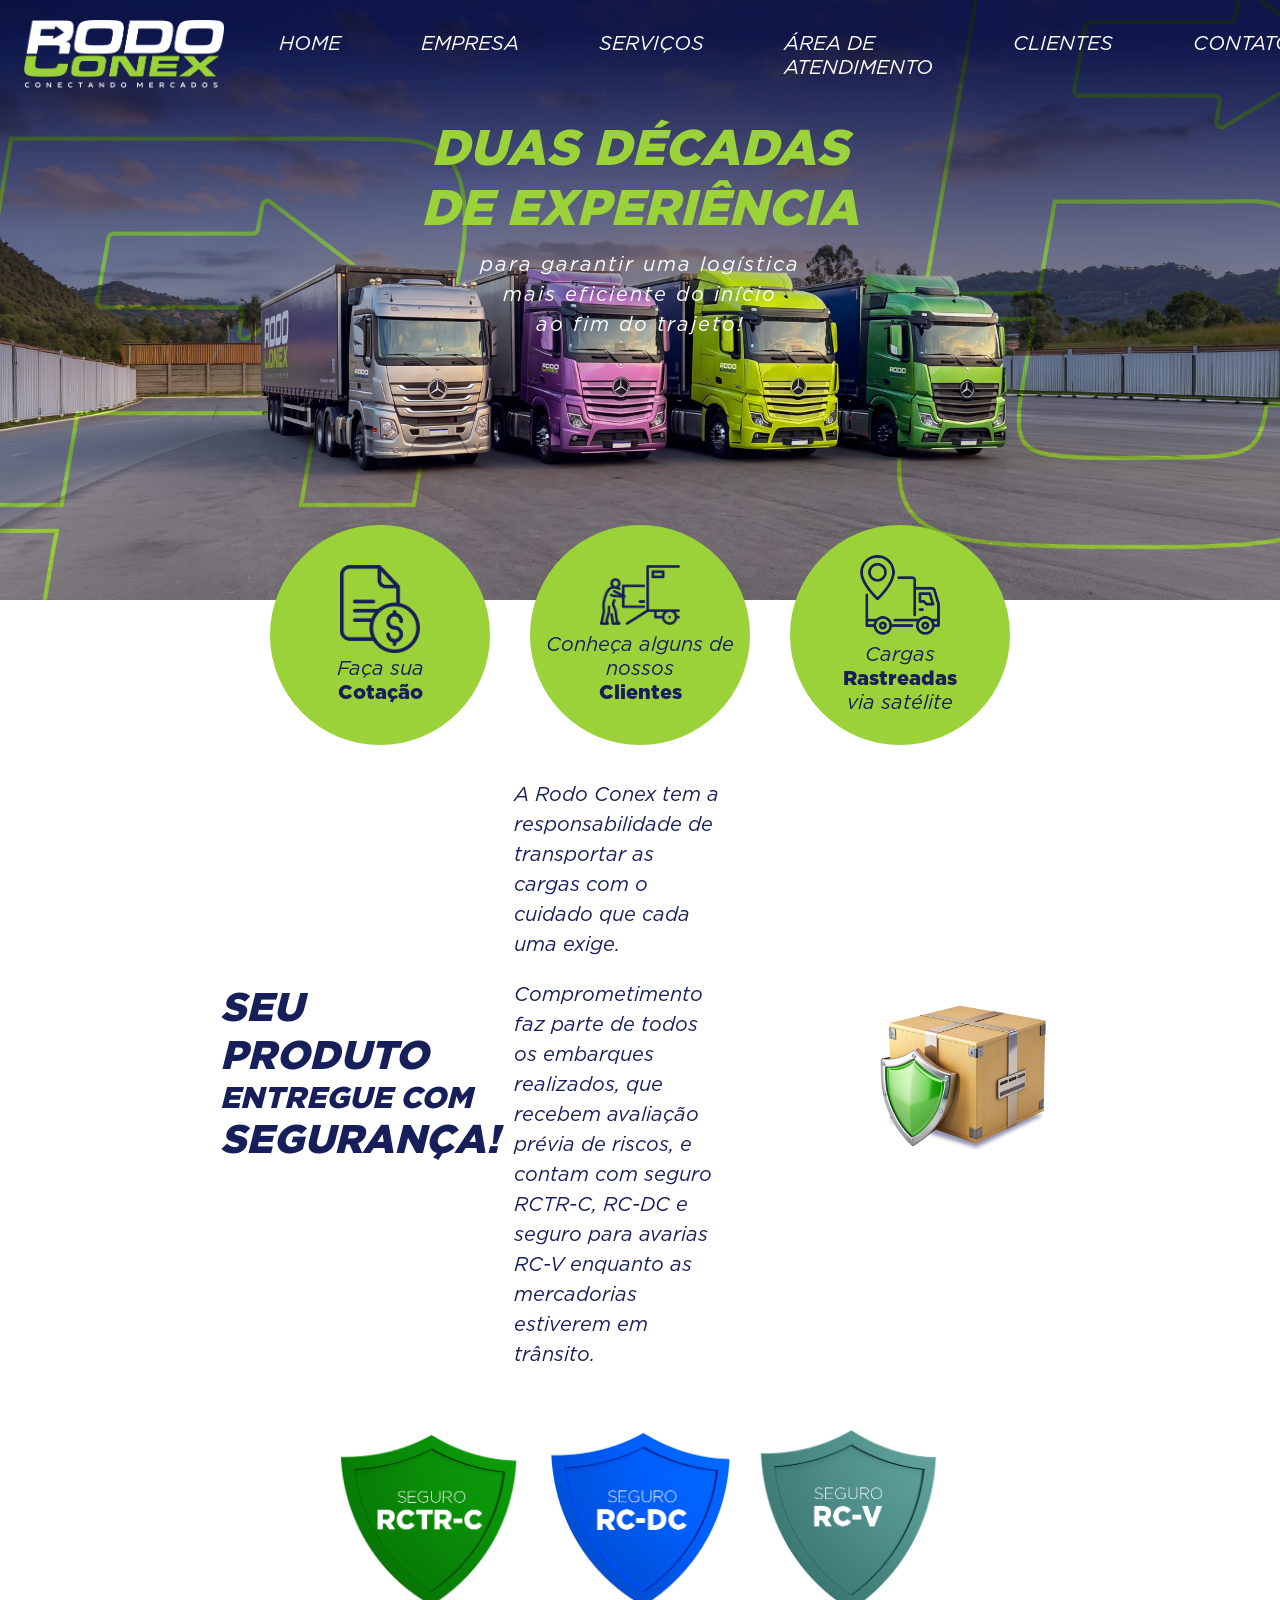
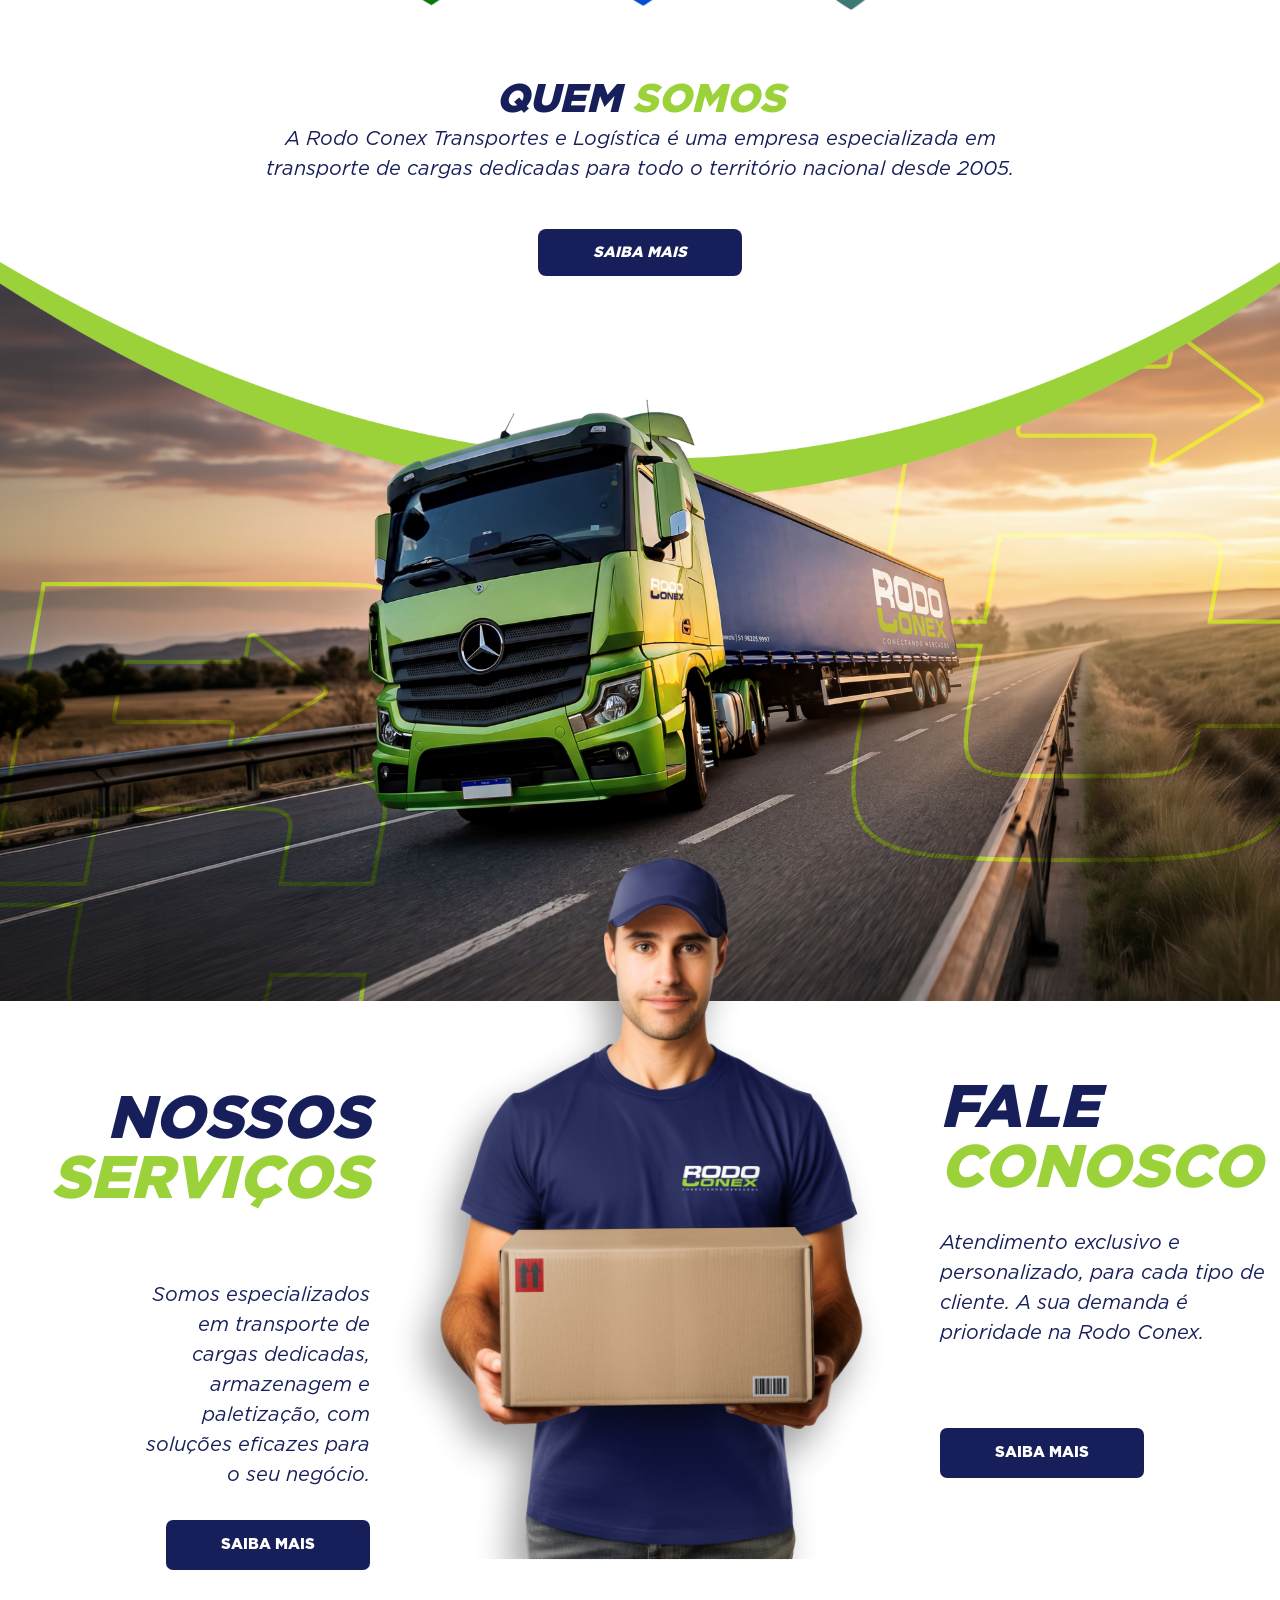
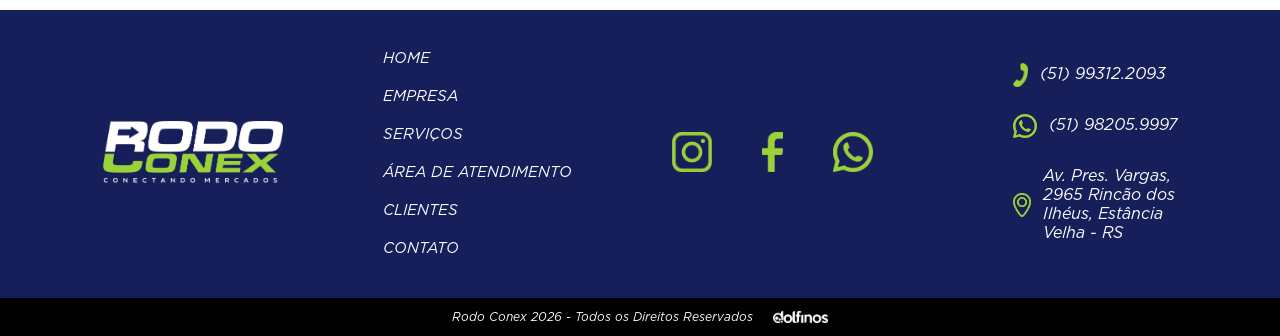
==== commit 2ecfd9e1: "ajustado link dos footer" ====
--- a/index.html
+++ b/index.html
@@ -5,14 +5,14 @@
     <meta name="viewport" content="width=device-width, initial-scale=1.0" />
     <title>Rodo Conex | Conectando mercados</title>
     <link rel="stylesheet" href="styles/styles.css" />
-    <link rel="icon" href="assets/home/Logo-icon-navegador.png" />
+    <link rel="icon" href="assets/home/logo-icon-navegador.png" />
     <script src="scripts/menu.js" defer></script>
     <script src="scripts/carrossel.js" defer></script>
   </head>
   <body>
     <header class="header">
       <a href="index.html">
-        <img src="assets/home/Logo.png" alt="" class="header__logo" />
+        <img src="assets/home/logo.png" alt="" class="header__logo" />
       </a>
       <button type="button" class="header__botao">
         <span></span>
@@ -28,10 +28,10 @@
         <a href="contato/index.html">Contato</a>
         <address class="redes-sociais redes-sociais--menu">
           <a href="https://www.instagram.com/rodoconex" target="_blank">
-            <img src="assets/home/Insta-icon.png" alt="" />
+            <img src="assets/home/insta-icon.png" alt="" />
           </a>
           <a href="https://www.facebook.com/rodoconexx" target="_blank">
-            <img src="assets/home/Facebook-icon.png" alt="" />
+            <img src="assets/home/facebook-icon.png" alt="" />
           </a>
           <a
             href="https://api.whatsapp.com/send?phone=5551982059997"
@@ -47,10 +47,10 @@
         <picture>
           <source
             media="(min-width: 768px)"
-            srcset="assets/home/Banner-principal-Desktop.png"
+            srcset="assets/home/banner-principal-desktop.png"
           />
           <img
-            src="assets/home/Banner-principal-Mobile.png"
+            src="assets/home/banner-principal-mobile.png"
             alt=""
             class="hero__banner"
           />
@@ -80,12 +80,12 @@
         <ul class="destaques__conteudo">
           <li class="destaques__item destaques__item--ativo">
             <a href="tel:+5551993122093" class="destaques__link">
-              <img src="assets/home/Cotacao-icon.png" alt="" />
+              <img src="assets/home/cotacao-icon.png" alt="" />
               <p>Faça sua <strong>Cotação</strong></p>
             </a>
           </li>
           <li class="destaques__item">
-            <img src="assets/home/Clientes-icon.png" alt="" />
+            <img src="assets/home/clientes-icon.png" alt="" />
             <p>Conheça alguns de nossos <strong>Clientes</strong></p>
           </li>
           <li class="destaques__item">
@@ -125,15 +125,15 @@
         </div>
         <div class="seguranca__icones">
           <img
-            src="assets/home/Seguro-Brasao1.png"
+            src="assets/home/seguro-brasao1.png"
             alt="Brasão do seguro RCTR-C"
           />
           <img
-            src="assets/home/Seguro-Brasao2.png"
+            src="assets/home/seguro-brasao2.png"
             alt="Brasão do seguro RC-DC"
           />
           <img
-            src="assets/home/Seguro-Brasao3.png"
+            src="assets/home/seguro-brasao3.png"
             alt="Brasão do seguro RC-V"
           />
         </div>
@@ -154,14 +154,14 @@
           >
         </div>
         <img
-          src="assets/home/Banner-rodape-desktop-mobile.png"
+          src="assets/home/banner-rodape-desktop-mobile.png"
           alt=""
           class="quem-somos__banner"
         />
       </section>
       <section class="servicos-fale-conosco">
         <img
-          src="assets/home/Homenzinho.png"
+          src="assets/home/homenzinho.png"
           alt=""
           class="servicos-fale-conosco__imagem"
         />
@@ -232,10 +232,10 @@
       <div class="footer__principal">
         <address class="redes-sociais">
           <a href="https://www.instagram.com/rodoconex" target="_blank">
-            <img src="assets/home/Insta-icon.png" alt="" />
+            <img src="assets/home/insta-icon.png" alt="" />
           </a>
           <a href="https://www.facebook.com/rodoconexx" target="_blank">
-            <img src="assets/home/Facebook-icon.png" alt="" />
+            <img src="assets/home/facebook-icon.png" alt="" />
           </a>
           <a
             href="https://api.whatsapp.com/send?phone=5551982059997"
@@ -246,7 +246,7 @@
         </address>
         <div class="logo-footer">
           <a href="index.html">
-            <img src="assets/home/Logo.png" alt="" />
+            <img src="assets/home/logo.png" alt="" />
           </a>
         </div>
         <nav class="footer__menu">
@@ -280,7 +280,7 @@
                   href="https://maps.app.goo.gl/8MjaW4soswi4FnV6A"
                   target="_blank"
                 >
-                  <img src="assets/home/Localizacao-icon.png" alt="" />
+                  <img src="assets/home/localizacao-icon.png" alt="" />
                   <p>
                     Av. Pres. Vargas, 2965 Rincão dos Ilhéus, Estância Velha -
                     RS
--- a/styles/styles.css
+++ b/styles/styles.css
@@ -1,11 +1,11 @@
 @font-face {
   font-family: Gotham;
-  src: url(../assets/fonts/Gotham-Black.otf) format("opentype");
+  src: url(../assets/fonts/gotham-black.otf) format("opentype");
   font-weight: 700;
 }
 @font-face {
   font-family: Gotham_book;
-  src: url(../assets/fonts/Gotham-BookIta.otf) format("opentype");
+  src: url(../assets/fonts/gotham-bookita.otf) format("opentype");
   font-weight: 400;
   font-style: italic;
 }
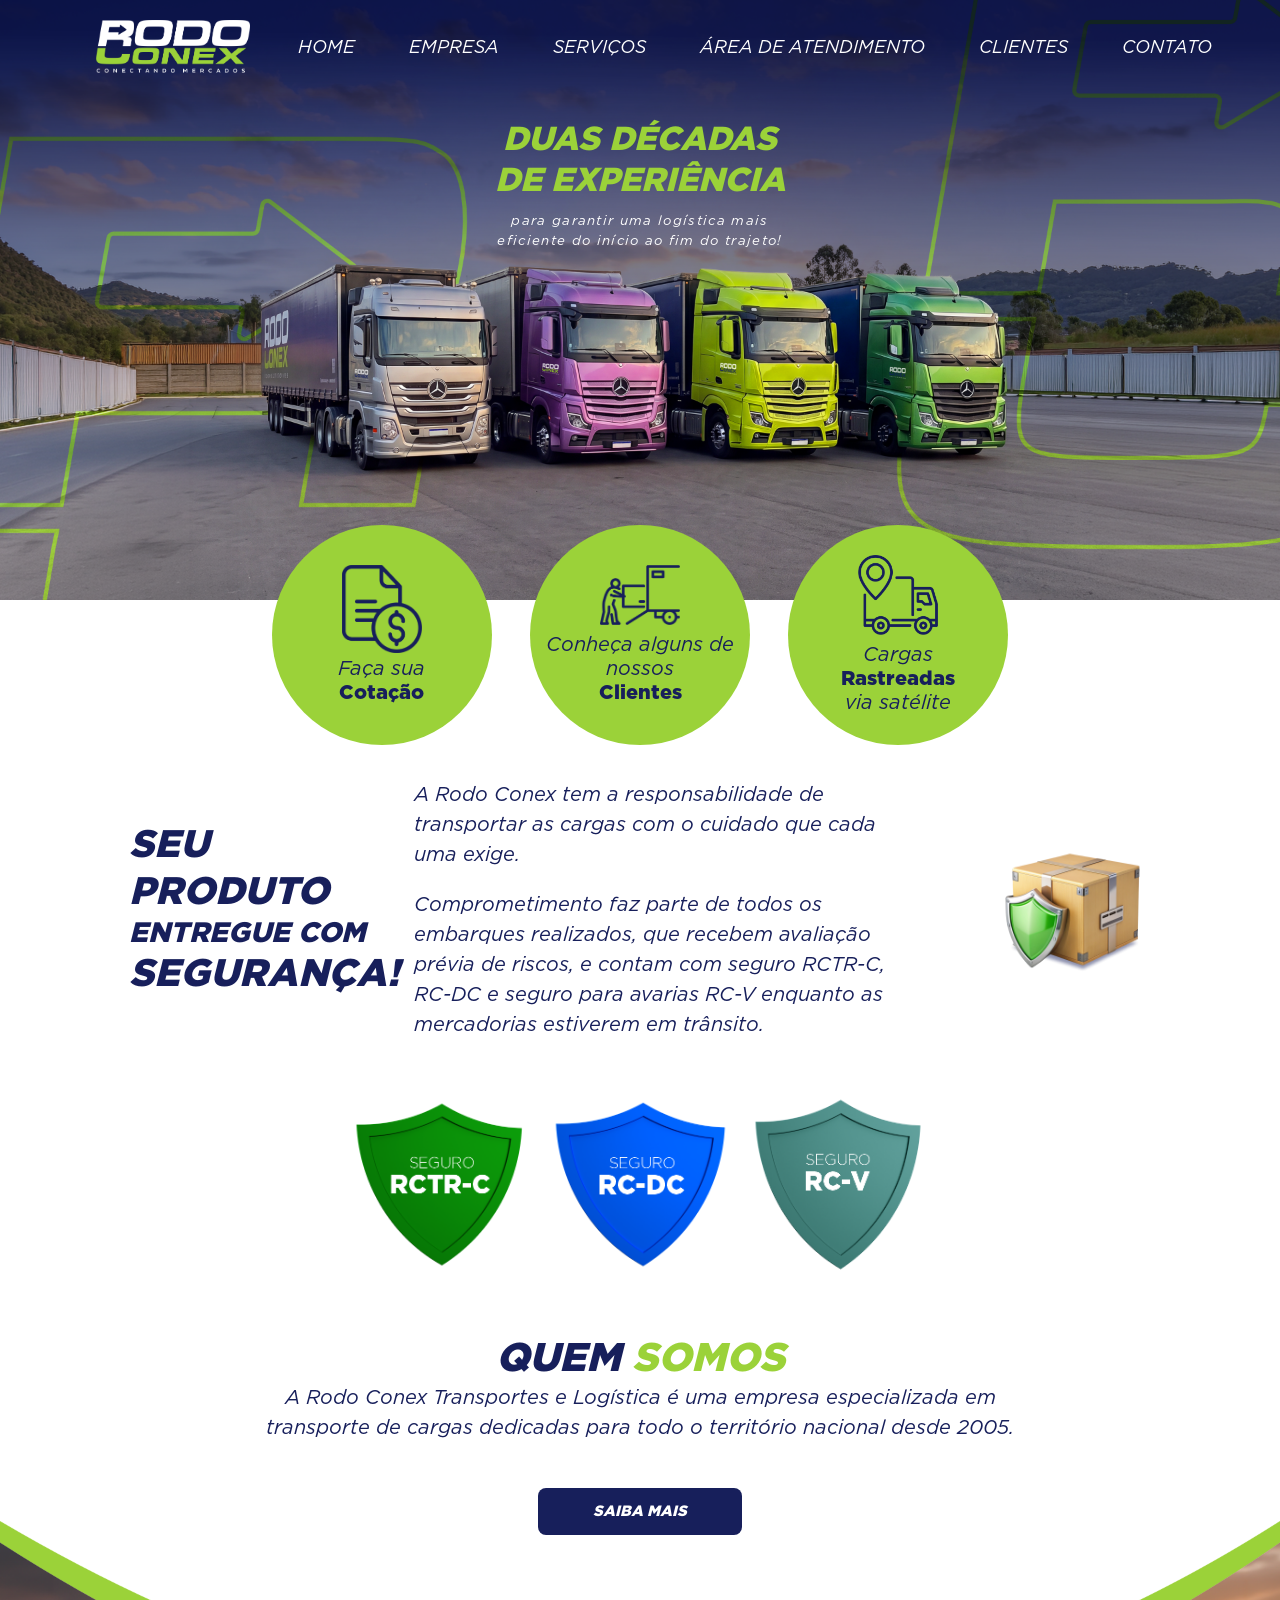
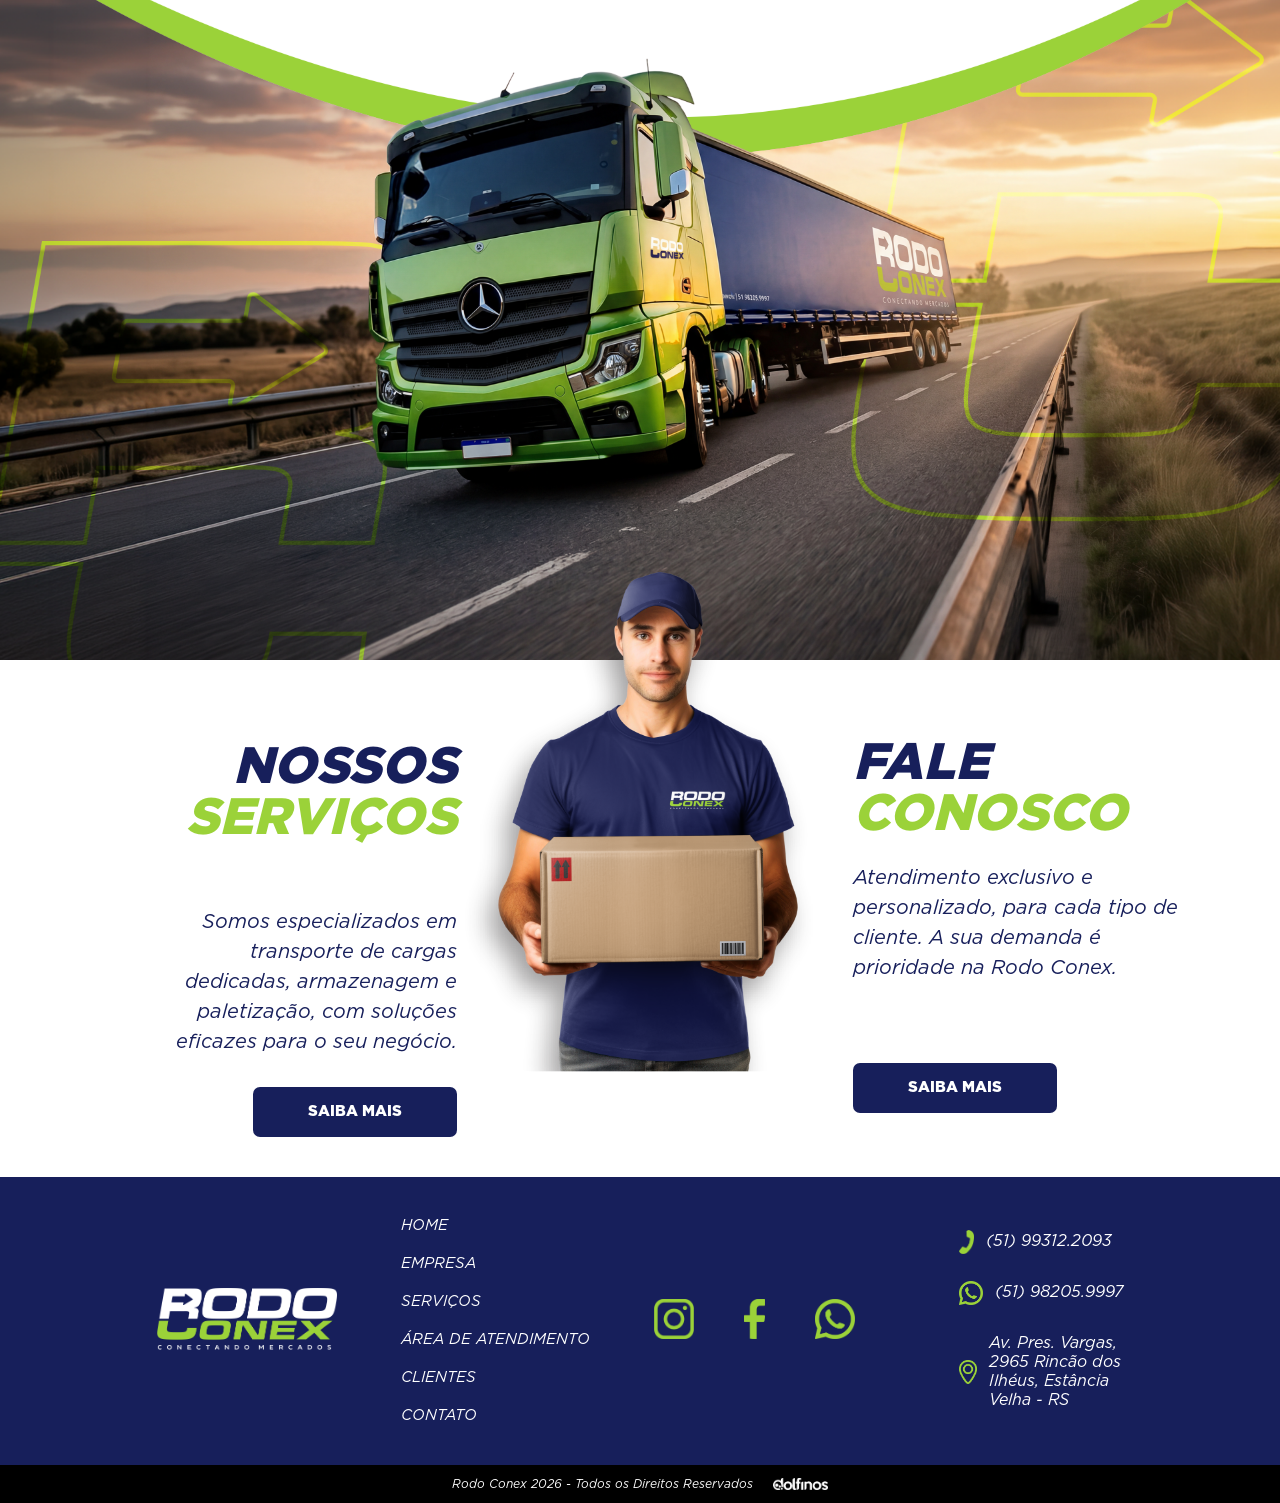
==== commit 92df500e: "removido index.html dos links" ====
--- a/index.html
+++ b/index.html
@@ -11,7 +11,7 @@
   </head>
   <body>
     <header class="header">
-      <a href="index.html">
+      <a href="./">
         <img src="assets/home/logo.png" alt="" class="header__logo" />
       </a>
       <button type="button" class="header__botao">
@@ -20,12 +20,12 @@
         <span></span>
       </button>
       <nav class="header__menu">
-        <a href="index.html">Home</a>
-        <a href="empresa/index.html">Empresa</a>
-        <a href="servicos/index.html">Serviços</a>
-        <a href="areadeatendimento/index.html">Área de atendimento</a>
-        <a href="clientes/index.html">Clientes</a>
-        <a href="contato/index.html">Contato</a>
+        <a href="./">Home</a>
+        <a href="empresa/">Empresa</a>
+        <a href="servicos/">Serviços</a>
+        <a href="areadeatendimento/">Área de atendimento</a>
+        <a href="clientes/">Clientes</a>
+        <a href="contato/">Contato</a>
         <address class="redes-sociais redes-sociais--menu">
           <a href="https://www.instagram.com/rodoconex" target="_blank">
             <img src="assets/home/insta-icon.png" alt="" />
@@ -245,17 +245,17 @@
           </a>
         </address>
         <div class="logo-footer">
-          <a href="index.html">
+          <a href="./">
             <img src="assets/home/logo.png" alt="" />
           </a>
         </div>
         <nav class="footer__menu">
-          <a href="index.html">Home</a>
-          <a href="empresa/index.html">Empresa</a>
-          <a href="servicos/index.html">Serviços</a>
-          <a href="areadeatendimento/index.html">Área de atendimento</a>
-          <a href="clientes/index.html">Clientes</a>
-          <a href="contato/index.html">Contato</a>
+          <a href="./">Home</a>
+          <a href="empresa/">Empresa</a>
+          <a href="servicos/">Serviços</a>
+          <a href="areadeatendimento/">Área de atendimento</a>
+          <a href="clientes/">Clientes</a>
+          <a href="contato/">Contato</a>
         </nav>
         <address class="contato__footer">
           <div class="contato__telefone">
--- a/styles/styles.css
+++ b/styles/styles.css
@@ -36,7 +36,7 @@
   width: 100%;
   z-index: 100;
 
-  @media (min-width: 768px) {
+  @media (min-width: 1024px) {
     justify-content: center;
   }
 }
@@ -76,7 +76,7 @@
       transform: translateY(-9px) rotate(-45deg);
     }
   }
-  @media (min-width: 768px) {
+  @media (min-width: 1024px) {
     display: none;
   }
 }
@@ -121,23 +121,27 @@
     flex-basis: auto;
     margin: auto auto 20px;
     gap: 24px;
-    @media (min-width: 768px) {
+    @media (min-width: 1024px) {
       display: none;
     }
   }
 
-  @media (min-width: 768px) {
-    display: flex;
+  @media (min-width: 1024px) {
     flex-direction: row;
     height: auto;
     width: auto;
     padding: 0;
-    gap: 60px;
+    gap: clamp(16px, calc(5vw - 30px), 60px);
     position: static;
     background: none;
     transform: none;
     visibility: visible;
     transition: none;
+
+    a {
+      font-size: clamp(15px, 1.4vw, 20px);
+      white-space: nowrap;
+    }
   }
 }
 
@@ -147,9 +151,8 @@
   margin: 20px 45px;
 
   @media (min-width: 768px) {
-    width: 200px;
-    height: auto;
-    margin: 20px 45px;
+    width: clamp(120px, 12vw, 200px);
+    margin: 20px clamp(16px, 3vw, 45px);
   }
 }
 
@@ -174,7 +177,7 @@
     color: var(--tertiary-color);
 
     @media (min-width: 768px) {
-      font-size: 50px;
+      font-size: clamp(24px, 2.6vw, 50px);
     }
   }
   p {
@@ -187,7 +190,7 @@
     margin: 5px 0 0 0;
 
     @media (min-width: 768px) {
-      font-size: 20px;
+      font-size: clamp(12px, 1.04vw, 20px);
       margin: 10px auto 0 auto;
       max-width: 30ch;
       text-wrap: balance;
@@ -240,7 +243,7 @@
   @media (min-width: 768px) {
     display: flex;
     img {
-      width: 80px;
+      width: clamp(60px, 7vw, 80px);
     }
   }
 }
@@ -270,10 +273,10 @@
 
   @media (min-width: 768px) {
     display: flex;
-    margin: 0 20px;
-    width: 220px;
+    margin: 0 clamp(8px, 1.5vw, 20px);
+    width: clamp(170px, 20vw, 220px);
     p {
-      font-size: 20px;
+      font-size: clamp(15px, 1.8vw, 20px);
     }
   }
 }
@@ -301,7 +304,7 @@
     color: var(--quaternary-color);
     font-family: Gotham;
     font-style: italic;
-    margin-left: 40px;
+    margin-left: clamp(0px, calc(20vw - 60px), 40px);
     font-size: 20px;
   }
   h2 span {
@@ -312,12 +315,12 @@
     grid-template-areas: "titulo texto imagem";
 
     h2 {
-      font-size: 30px;
+      font-size: clamp(22px, 2.2vw, 30px);
       align-self: center;
-      margin-left: 200px;
+      margin-left: clamp(20px, calc(14vw - 70px), 200px);
     }
     h2 span {
-      font-size: 40px;
+      font-size: clamp(28px, 3vw, 40px);
     }
   }
 }
@@ -325,12 +328,12 @@
 .seguranca__banner {
   grid-area: imagem;
   display: block;
-  width: 130px;
+  width: clamp(96px, 30vw, 130px);
   margin-right: 20px;
 
   @media (min-width: 768px) {
-    width: 190px;
-    margin-right: 200px;
+    width: clamp(130px, 12vw, 190px);
+    margin-right: clamp(20px, calc(14vw - 70px), 200px);
   }
 }
 
@@ -346,8 +349,8 @@
 
   @media (min-width: 768px) {
     text-align: left;
-    font-size: 20px;
-    margin-right: 150px;
+    font-size: clamp(16px, 1.6vw, 20px);
+    margin-right: clamp(16px, calc(10vw - 40px), 150px);
     max-width: 55ch;
     line-height: 1.5;
   }
@@ -365,7 +368,7 @@
     height: auto;
 
     @media (min-width: 768px) {
-      width: 190px;
+      width: clamp(130px, 14vw, 190px);
     }
   }
 }
@@ -430,13 +433,15 @@
 .servicos-fale-conosco__imagem {
   grid-area: imagem;
   display: block;
-  width: 270px;
-  margin-left: -80px;
+  width: clamp(150px, 42vw, 270px);
+  margin-left: clamp(-80px, -10vw, -30px);
   margin-bottom: -2px;
 
-  @media (min-width: 768px) {
-    width: 600px;
-    margin-top: -200px;
+  @media (min-width: 1024px) {
+    width: 100%;
+    max-width: 600px;
+    justify-self: center;
+    margin-top: clamp(-200px, -10vw, -80px);
     margin-left: 0;
     margin-bottom: -2px;
   }
@@ -465,11 +470,11 @@
       color: var(--tertiary-color);
     }
   }
-  @media (min-width: 768px) {
+  @media (min-width: 1024px) {
     grid-template-columns: 1fr 1fr 1fr;
     grid-template-areas: "nossos-servicos imagem fale-conosco";
     h2 {
-      font-size: 60px;
+      font-size: clamp(40px, 4vw, 60px);
     }
     p {
       font-family: Gotham_book;
@@ -486,6 +491,7 @@
   padding: 0;
   margin: 0;
   margin-top: 30px;
+  margin-bottom: 30px;
   a {
     display: inline-block;
     background: var(--quaternary-color);
@@ -505,14 +511,12 @@
     display: block;
   }
 
-  @media (min-width: 768px) {
+  @media (min-width: 1024px) {
     display: contents;
     a {
-      @media (min-width: 768px) {
-        display: flex;
-        font-size: 15px;
-        padding: 16px 55px;
-      }
+      display: flex;
+      font-size: 15px;
+      padding: 16px 55px;
     }
   }
 }
@@ -520,7 +524,7 @@
 .servicos-fale-conosco__item--nossos-servicos {
   display: none;
 
-  @media (min-width: 768px) {
+  @media (min-width: 1024px) {
     display: flex;
     flex-direction: column;
     justify-content: flex-start;
@@ -552,7 +556,7 @@
   font-family: Gotham_book;
 
   h2 {
-    font-size: 40px;
+    font-size: clamp(26px, 7.5vw, 40px);
     margin-top: 0;
   }
 
@@ -560,7 +564,7 @@
     margin: -20px 0 0 0;
   }
 
-  @media (min-width: 768px) {
+  @media (min-width: 1024px) {
     display: flex;
     flex-direction: column;
     justify-content: flex-start;
@@ -570,7 +574,7 @@
 
     h2 {
       text-align: left;
-      font-size: 60px;
+      font-size: clamp(40px, 4vw, 60px);
     }
 
     p {
@@ -590,7 +594,7 @@
   font-family: Gotham_book;
 
   h2 {
-    font-size: 40px;
+    font-size: clamp(26px, 7.5vw, 40px);
     margin-top: 0;
   }
 
@@ -599,10 +603,10 @@
     max-width: 24ch;
   }
 
-  @media (min-width: 768px) {
+  @media (min-width: 1024px) {
     display: flex;
     h2 {
-      font-size: 60px;
+      font-size: clamp(40px, 4vw, 60px);
     }
   }
 }
@@ -613,7 +617,7 @@
   padding: 0;
   grid-area: imagem;
 
-  @media (min-width: 768px) {
+  @media (min-width: 1024px) {
     display: none;
   }
 }
@@ -627,6 +631,7 @@
 .servicos-fale-conosco__seta--proxima {
   grid-area: proxima;
   margin-left: 12px;
+  margin-right: 8px;
 }
 
 .footer {
@@ -705,7 +710,7 @@
   }
 
   @media (min-width: 768px) {
-    margin: 0 0 0 100px;
+    margin: 0 0 0 clamp(0px, 5vw, 100px);
   }
 }
 
@@ -735,7 +740,7 @@
   @media (min-width: 768px) {
     display: flex;
     flex-direction: column;
-    margin: 40px 100px 40px 100px;
+    margin: 40px clamp(20px, 5vw, 100px);
     gap: 20px;
 
     a {
@@ -761,9 +766,9 @@
   }
 
   @media (min-width: 768px) {
-    margin-top: 50px;
+    margin-top: clamp(16px, 3vw, 50px);
     h1 {
-      font-size: 40px;
+      font-size: clamp(24px, 3vw, 40px);
     }
   }
 }
@@ -849,6 +854,11 @@
   font: inherit;
   font-weight: 700;
   cursor: pointer;
+  white-space: nowrap;
+
+  @media (min-width: 768px) {
+    padding-inline: clamp(24px, 3vw, 40px);
+  }
 }
 
 .contato--trabalhe {
@@ -997,7 +1007,7 @@
 
 @media (min-width: 768px) {
   .mapa__iframe {
-    height: 850px;
+    height: clamp(400px, 45vw, 850px);
   }
 
   .mapa__rodape {
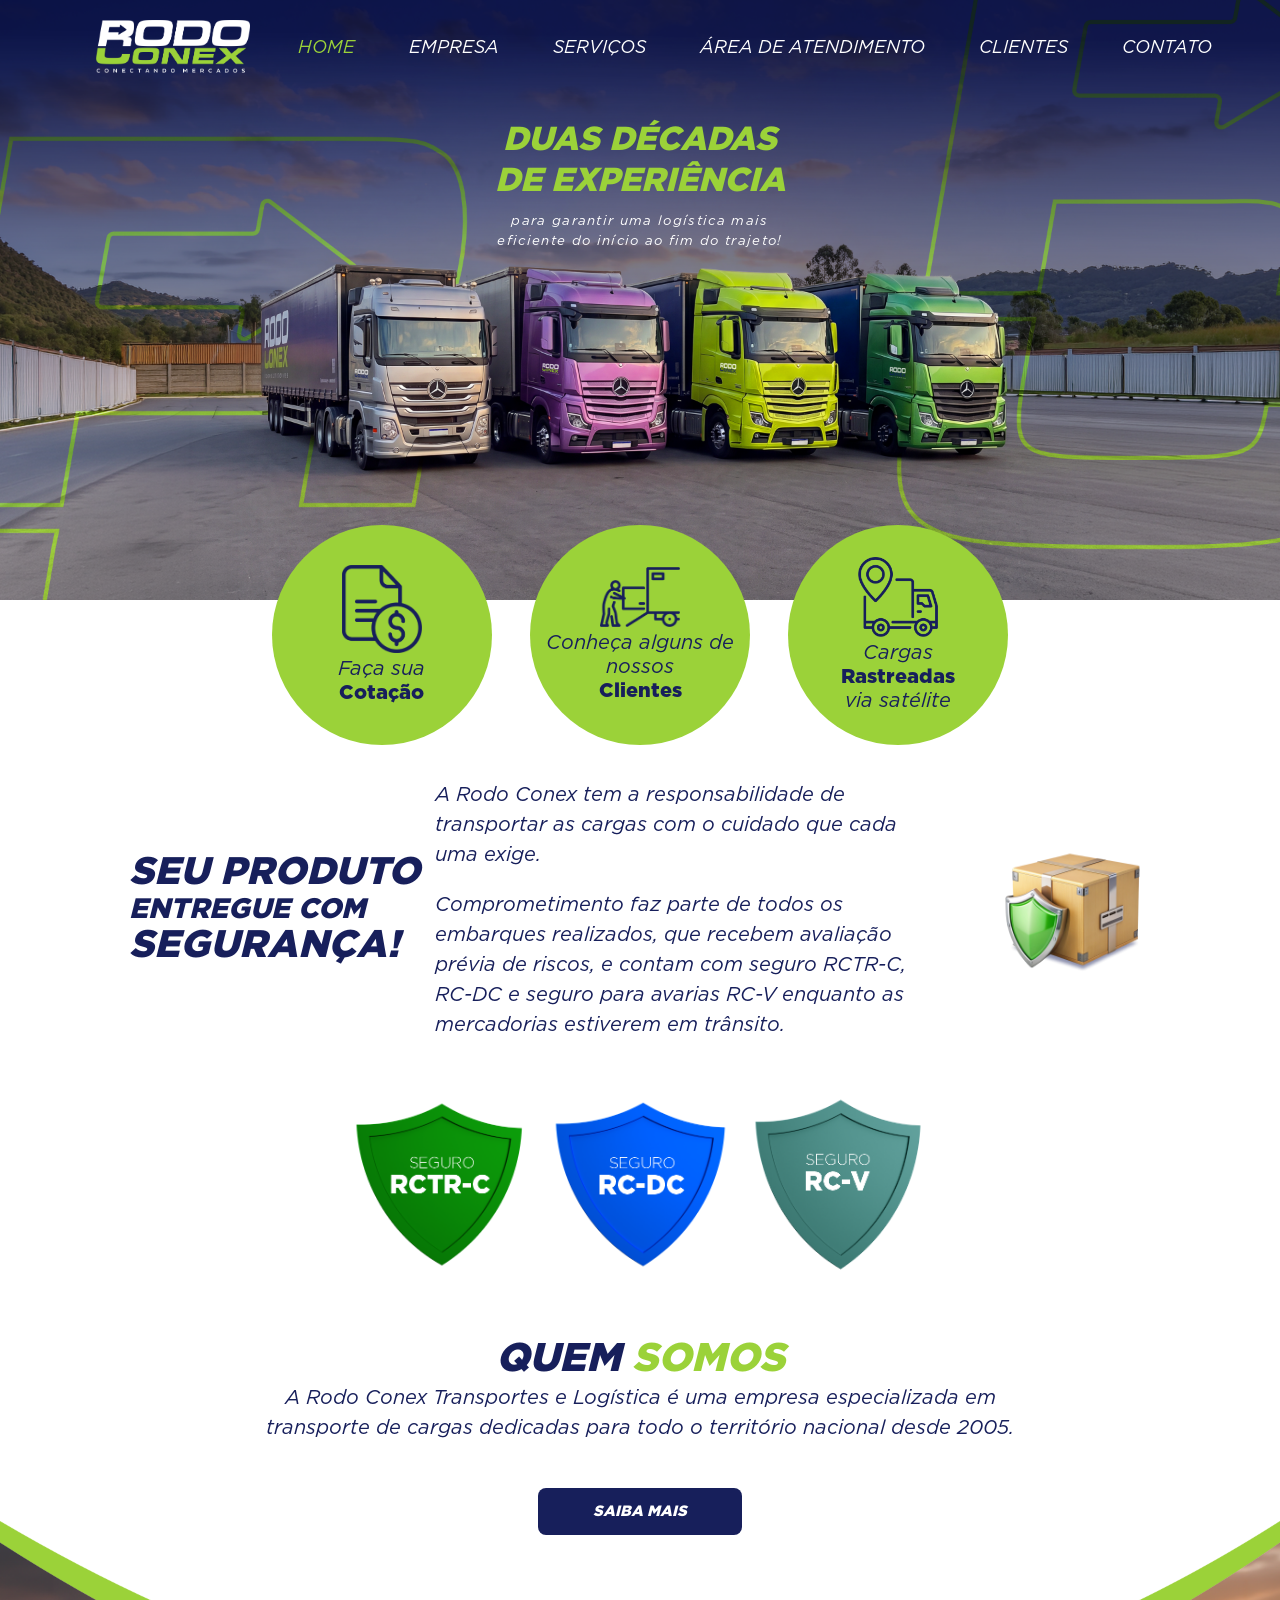
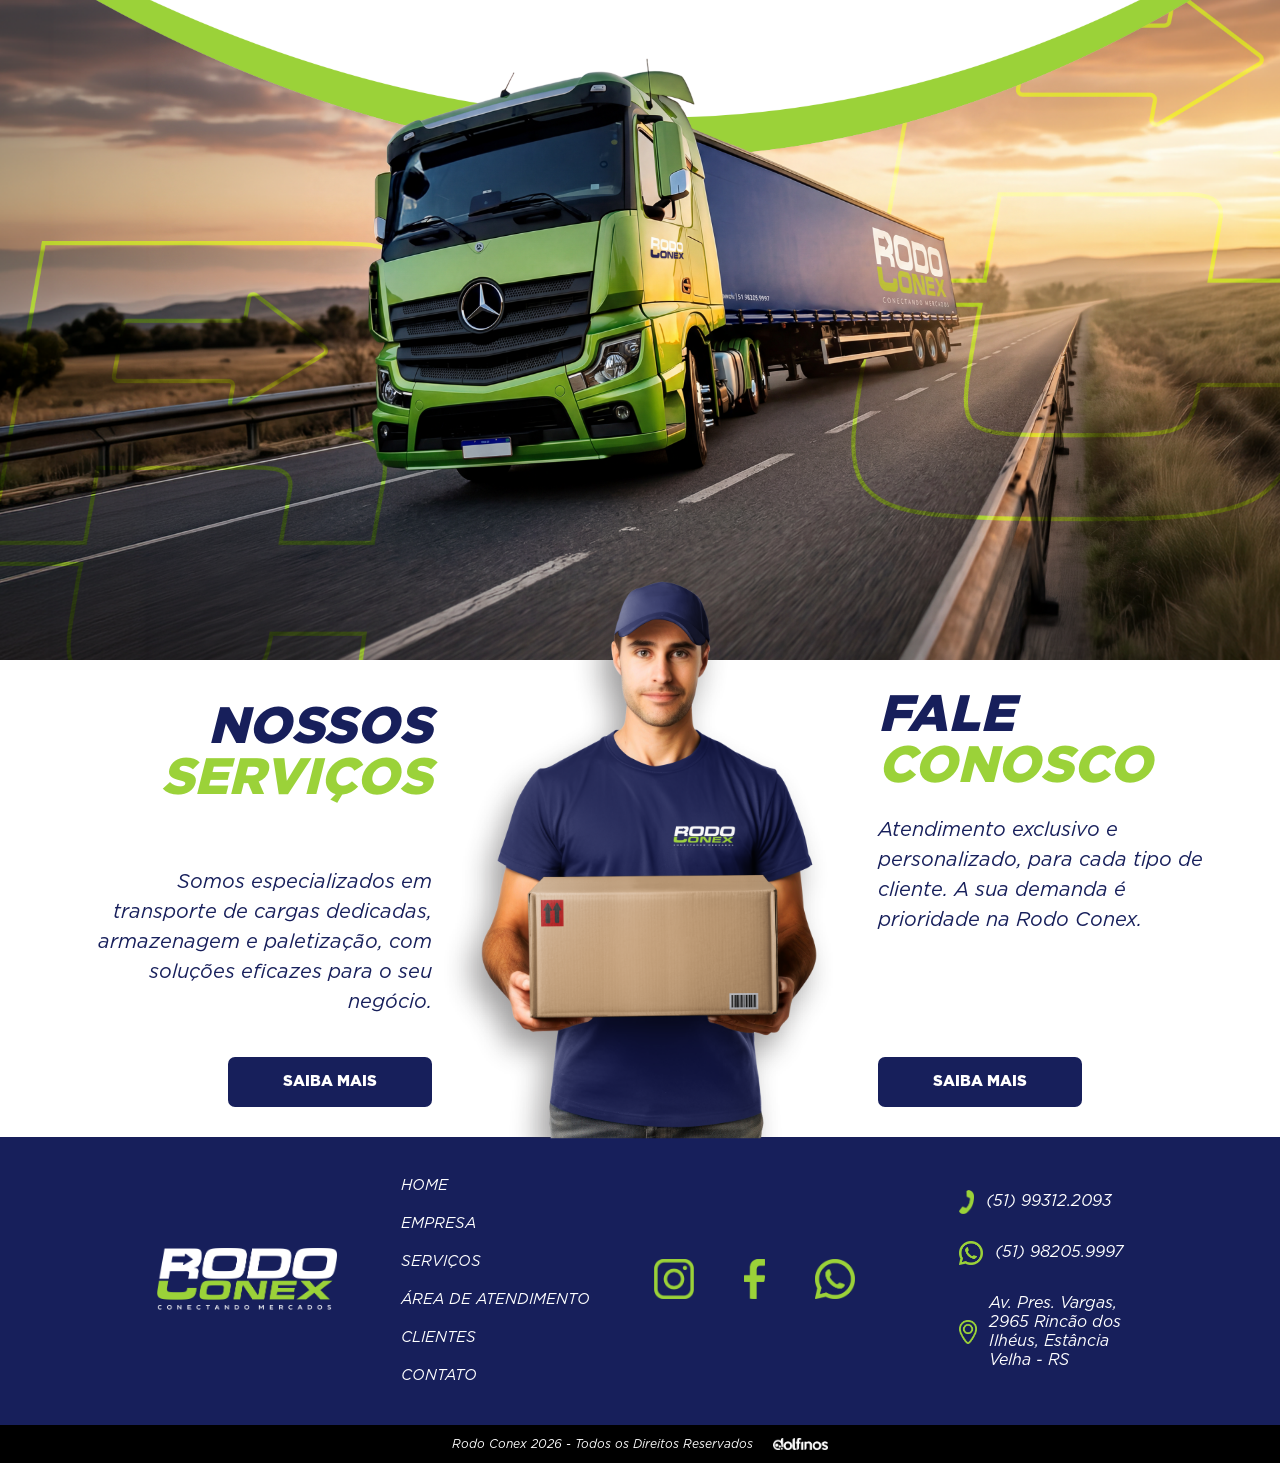
==== commit ef85884e: "ajustes home-link-ativo e estilização de layout" ====
--- a/index.html
+++ b/index.html
@@ -20,7 +20,7 @@
         <span></span>
       </button>
       <nav class="header__menu">
-        <a href="./">Home</a>
+        <a href="./" class="header__link--ativo">Home</a>
         <a href="empresa/">Empresa</a>
         <a href="servicos/">Serviços</a>
         <a href="areadeatendimento/">Área de atendimento</a>
@@ -85,12 +85,16 @@
             </a>
           </li>
           <li class="destaques__item">
-            <img src="assets/home/clientes-icon.png" alt="" />
-            <p>Conheça alguns de nossos <strong>Clientes</strong></p>
+            <a href="clientes/" class="destaques__link">
+              <img src="assets/home/clientes-icon.png" alt="" />
+              <p>Conheça alguns de nossos <strong>Clientes</strong></p>
+            </a>
           </li>
           <li class="destaques__item">
-            <img src="assets/home/cargas-icon.png" alt="" />
-            <p>Cargas <strong>Rastreadas</strong> via satélite</p>
+            <a href="areadeatendimento/" class="destaques__link">
+              <img src="assets/home/cargas-icon.png" alt="" />
+              <p>Cargas <strong>Rastreadas</strong> via satélite</p>
+            </a>
           </li>
         </ul>
         <button type="button" class="destaques__seta destaques__seta--proxima">
--- a/styles/styles.css
+++ b/styles/styles.css
@@ -108,6 +108,9 @@
     &:hover {
       color: var(--tertiary-color);
     }
+    &.header__link--ativo {
+      color: var(--tertiary-color);
+    }
   }
   &.header__menu--aberto {
     transform: translateX(0);
@@ -305,10 +308,13 @@
     font-family: Gotham;
     font-style: italic;
     margin-left: clamp(0px, calc(20vw - 60px), 40px);
-    font-size: 20px;
+    font-size: clamp(17px, 5.35vw, 20px);
+    line-height: 1.1;
+    white-space: nowrap;
   }
   h2 span {
-    font-size: 25px;
+    display: block;
+    font-size: clamp(21px, 6.7vw, 25px);
   }
 
   @media (min-width: 768px) {
@@ -433,13 +439,13 @@
 .servicos-fale-conosco__imagem {
   grid-area: imagem;
   display: block;
-  width: clamp(150px, 42vw, 270px);
-  margin-left: clamp(-80px, -10vw, -30px);
+  width: clamp(200px, 54vw, 270px);
+  margin-left: clamp(-90px, -22vw, -70px);
   margin-bottom: -2px;
+  align-self: end;
 
   @media (min-width: 1024px) {
-    width: 100%;
-    max-width: 600px;
+    width: min(600px, calc(34vw + 40px));
     justify-self: center;
     margin-top: clamp(-200px, -10vw, -80px);
     margin-left: 0;
@@ -449,7 +455,7 @@
 
 .servicos-fale-conosco {
   display: grid;
-  grid-template-columns: 1fr auto minmax(0, 1fr) auto;
+  grid-template-columns: auto auto minmax(0, 1fr) auto;
   grid-template-areas: "imagem anterior lista proxima";
   color: var(--quaternary-color);
 
@@ -511,6 +517,33 @@
     display: block;
   }
 
+  @media (max-width: 1023px) {
+    display: grid;
+
+    > li {
+      grid-area: 1 / 1;
+      display: block;
+      visibility: hidden;
+      font-family: Gotham_book;
+
+      h2 {
+        font-size: clamp(22px, 7vw, 40px);
+        margin-top: 0;
+      }
+
+      p {
+        margin: -20px 0 0 0;
+        max-width: 24ch;
+        font-size: clamp(13px, 3.8vw, 18px);
+        line-height: 1.3;
+      }
+    }
+
+    > .servicos-fale-conosco__item--ativo {
+      visibility: visible;
+    }
+  }
+
   @media (min-width: 1024px) {
     display: contents;
     a {
@@ -530,7 +563,8 @@
     justify-content: flex-start;
     text-align: center;
     grid-area: nossos-servicos;
-    margin: 40px;
+    margin: clamp(0px, calc(8vw - 113px), 40px) -30px
+      clamp(30px, calc(6vw - 55px), 60px) 40px;
 
     h2 {
       text-align: right;
@@ -538,15 +572,13 @@
 
     p {
       text-align: right;
-      padding-left: 30%;
-    }
-  }
-
-  @media (min-width: 1024px) {
-    margin-right: -30px;
+      padding-left: clamp(0px, calc(25vw - 290px), 190px);
+      padding-bottom: clamp(20px, calc(4vw - 37px), 40px);
+    }
 
     a {
       align-self: flex-end;
+      margin-top: auto;
     }
   }
 }
@@ -556,7 +588,7 @@
   font-family: Gotham_book;
 
   h2 {
-    font-size: clamp(26px, 7.5vw, 40px);
+    font-size: clamp(22px, 7vw, 40px);
     margin-top: 0;
   }
 
@@ -568,7 +600,8 @@
     display: flex;
     flex-direction: column;
     justify-content: flex-start;
-    margin-top: 78px;
+    margin-top: clamp(30px, calc(9vw - 95px), 78px);
+    margin-bottom: clamp(30px, calc(6vw - 55px), 60px);
     text-align: center;
     grid-area: fale-conosco;
 
@@ -580,11 +613,12 @@
     p {
       text-align: left;
       margin: 3px;
+      padding-bottom: clamp(20px, calc(4vw - 37px), 40px);
     }
 
     a {
       align-self: flex-start;
-      margin-top: 80px;
+      margin-top: auto;
     }
   }
 }
@@ -594,13 +628,18 @@
   font-family: Gotham_book;
 
   h2 {
-    font-size: clamp(26px, 7.5vw, 40px);
+    font-size: clamp(22px, 7vw, 40px);
     margin-top: 0;
   }
 
   p {
     margin: -20px 0 0 0;
     max-width: 24ch;
+
+    @media (max-width: 1023px) {
+      font-size: clamp(13px, 3.8vw, 18px);
+      line-height: 1.3;
+    }
   }
 
   @media (min-width: 1024px) {
@@ -624,8 +663,8 @@
 
 .servicos-fale-conosco__seta--anterior {
   grid-area: anterior;
-  margin-left: -40px;
-  margin-right: 16px;
+  margin-left: -12px;
+  margin-right: 10px;
 }
 
 .servicos-fale-conosco__seta--proxima {
@@ -756,6 +795,811 @@
   }
 }
 
+.hero__empresa--destaque {
+  top: 35%;
+
+  h1 {
+    font-size: 32px;
+    line-height: 1.1;
+    span:first-child {
+      color: var(--primary-color);
+    }
+  }
+
+  @media (min-width: 768px) {
+    top: 18%;
+
+    h1 {
+      font-size: clamp(28px, 2.1vw, 40px);
+      span {
+        display: inline;
+      }
+    }
+  }
+}
+
+.empresa {
+  color: var(--quaternary-color);
+
+  @media (min-width: 1024px) {
+    position: relative;
+  }
+}
+
+.empresa__caminhao {
+  display: block;
+  position: relative;
+  width: 100%;
+  margin: -20vw auto 0;
+
+  @media (min-width: 768px) {
+    width: 56.5vw;
+    margin-top: -8.25vw;
+  }
+}
+
+.empresa__texto {
+  font-family: Gotham_book;
+  font-style: italic;
+  font-size: 18px;
+  line-height: 1.2;
+  text-align: center;
+  padding: 0 25px;
+  margin-top: 18px;
+
+  p {
+    margin: 0 0 1.2em;
+    text-indent: 2em;
+  }
+
+  @media (min-width: 768px) {
+    text-align: left;
+    max-width: 60ch;
+    margin: 30px auto 0;
+  }
+
+  @media (min-width: 1024px) {
+    position: absolute;
+    top: -25vw;
+    left: 0;
+    right: 0;
+    width: clamp(640px, 39vw, 755px);
+    max-width: none;
+    padding: 0;
+    margin: 0 auto;
+    color: var(--primary-color);
+    font-size: clamp(13px, 1vw, 19px);
+    line-height: 1.35;
+
+    p {
+      margin-bottom: 1.35em;
+    }
+  }
+}
+
+.solucoes {
+  text-align: center;
+  margin-top: 44px;
+
+  h2 {
+    position: relative;
+    z-index: 1;
+    font-family: Gotham;
+    font-style: italic;
+    text-transform: uppercase;
+    font-size: 24px;
+    line-height: 1.1;
+    color: var(--quaternary-color);
+    margin: 0 0 8px;
+
+    span {
+      display: block;
+    }
+    span:nth-child(even) {
+      color: var(--tertiary-color);
+      font-size: 0.82em;
+    }
+
+    @media (min-width: 768px) {
+      font-size: clamp(28px, 2.5vw, 48px);
+      margin-bottom: clamp(8px, 1.15vw, 22px);
+    }
+  }
+}
+
+.solucoes__botao {
+  display: inline-block;
+  position: relative;
+  z-index: 1;
+  background: var(--quaternary-color);
+  color: var(--primary-color);
+  border-radius: 7px;
+  padding: 11px 36px;
+  font-family: Gotham;
+  font-size: 10px;
+  text-transform: uppercase;
+  text-decoration: none;
+
+  @media (min-width: 768px) {
+    font-size: clamp(10px, 0.8vw, 15px);
+    padding: clamp(11px, 0.8vw, 15px) clamp(36px, 2.4vw, 46px);
+  }
+}
+
+.solucoes__banner {
+  position: relative;
+  margin-top: -4vw;
+
+  @media (min-width: 768px) {
+    margin-top: -8.2vw;
+  }
+
+  img {
+    display: block;
+    width: 100%;
+  }
+
+  p {
+    position: absolute;
+    left: 0;
+    right: 0;
+    bottom: 4%;
+    margin: 0;
+    font-family: Gotham_book;
+    font-style: italic;
+    font-size: 11px;
+    line-height: 1.2;
+    color: var(--primary-color);
+
+    @media (min-width: 768px) {
+      font-size: 18px;
+      margin-bottom: 50px;
+    }
+
+    @media (min-width: 1024px) {
+      bottom: 13%;
+      max-width: 22em;
+      margin: 0 auto;
+      font-size: clamp(16px, 1.25vw, 24px);
+      line-height: 1.3;
+    }
+  }
+
+  span {
+    display: block;
+
+    @media (min-width: 1024px) {
+      display: inline;
+
+      &:last-child {
+        display: block;
+      }
+    }
+  }
+}
+
+.hero__servicos--destaque {
+  top: 22%;
+
+  h1 {
+    font-size: 27px;
+    line-height: 1.1;
+    span:first-child {
+      color: var(--primary-color);
+      font-size: 0.63em;
+    }
+  }
+
+  p {
+    max-width: 17em;
+    margin: 22px auto 0;
+    letter-spacing: normal;
+    line-height: 1.2;
+  }
+
+  @media (min-width: 768px) {
+    h1 {
+      font-size: clamp(24px, 2.45vw, 47px);
+    }
+
+    p {
+      max-width: 29em;
+      margin-top: clamp(16px, 2.3vw, 44px);
+      font-size: clamp(12px, 1vw, 19px);
+      line-height: 1.4;
+      text-wrap: wrap;
+    }
+  }
+}
+
+.armazenagem {
+  text-align: center;
+  margin-top: 20px;
+
+  h2 {
+    position: relative;
+    z-index: 1;
+    font-family: Gotham;
+    font-style: italic;
+    text-transform: uppercase;
+    font-size: 25px;
+    line-height: 1.1;
+    color: var(--quaternary-color);
+    margin: 0;
+
+    span {
+      display: block;
+    }
+    span:first-child {
+      color: var(--tertiary-color);
+    }
+  }
+
+  @media (min-width: 768px) {
+    margin-top: 4vw;
+
+    h2 {
+      font-size: clamp(24px, 2.5vw, 48px);
+    }
+  }
+}
+
+.armazenagem__subtitulo {
+  position: relative;
+  z-index: 1;
+  max-width: 17em;
+  margin: 14px auto 15px;
+  font-family: Gotham_book;
+  font-style: italic;
+  font-size: 13px;
+  letter-spacing: 0.1em;
+  line-height: 1.25;
+  color: var(--quaternary-color);
+
+  @media (min-width: 768px) {
+    font-size: clamp(12px, 1vw, 20px);
+    margin: 2.5vw auto;
+  }
+}
+
+.armazenagem__botao {
+  display: inline-block;
+  position: relative;
+  z-index: 1;
+  background: var(--quaternary-color);
+  color: var(--primary-color);
+  border-radius: 7px;
+  padding: 11px 36px;
+  font-family: Gotham;
+  font-style: italic;
+  font-size: 10px;
+  text-transform: uppercase;
+  text-decoration: none;
+
+  @media (min-width: 768px) {
+    font-size: clamp(10px, 0.8vw, 15px);
+    padding: clamp(11px, 0.8vw, 15px) clamp(36px, 2.4vw, 46px);
+  }
+}
+
+.armazenagem__banner {
+  position: relative;
+  margin-top: -6.2vw;
+
+  img {
+    display: block;
+    width: 100%;
+  }
+
+  @media (min-width: 768px) {
+    margin-top: -13.5vw;
+  }
+}
+
+.armazenagem__texto {
+  position: absolute;
+  top: 27.5%;
+  left: 0;
+  right: 0;
+  max-width: 17.5em;
+  margin: 0 auto;
+  font-family: Gotham_book;
+  font-style: italic;
+  font-size: 14px;
+  line-height: 1.15;
+  color: var(--primary-color);
+
+  p {
+    margin: 0 0 0.8em;
+  }
+
+  @media (min-width: 768px) {
+    top: 41%;
+    max-width: 33em;
+    font-size: clamp(12px, 1vw, 20px);
+    line-height: 1.3;
+
+    p {
+      margin-bottom: 0.7em;
+    }
+  }
+}
+
+.armazenagem__empilhadeira {
+  display: block;
+  position: relative;
+  width: 53vw;
+  margin: -26.4vw 0 0 17.9vw;
+
+  @media (min-width: 768px) {
+    width: 39.3vw;
+    margin: -24.4vw 0 0 26.7vw;
+  }
+}
+
+.otimize {
+  text-align: center;
+  color: var(--quaternary-color);
+  font-style: italic;
+  padding: 26px 20px 32px;
+
+  p {
+    max-width: 23em;
+    margin: 0 auto;
+    font-family: Gotham_book;
+    font-size: 13px;
+    letter-spacing: 0.1em;
+    line-height: 1.25;
+  }
+
+  @media (min-width: 768px) {
+    padding: 1.5vw 20px 2.45vw;
+
+    p {
+      max-width: 33.5em;
+      font-size: clamp(12px, 1vw, 20px);
+    }
+  }
+}
+
+.otimize .otimize__destaque {
+  max-width: 16em;
+  margin: 1.4em auto 25px;
+  font-family: Gotham;
+  letter-spacing: 0.05em;
+
+  @media (min-width: 768px) {
+    max-width: none;
+    margin: 1.7vw auto 3.3vw;
+    font-size: clamp(12px, 0.95vw, 18px);
+  }
+}
+
+.otimize__botao {
+  display: inline-block;
+  background: var(--quaternary-color);
+  color: var(--tertiary-color);
+  border-radius: 7px;
+  padding: 13px 28px;
+  font-family: Gotham;
+  font-size: 13px;
+  text-transform: uppercase;
+  text-decoration: none;
+
+  @media (min-width: 768px) {
+    font-size: clamp(13px, 1.1vw, 21px);
+    padding: clamp(13px, 1.2vw, 23px) clamp(28px, 2.4vw, 46px);
+  }
+}
+
+.hero--area {
+  background: linear-gradient(var(--quaternary-color), var(--quaternary-color))
+    top / 100% 40vw no-repeat;
+  padding-top: 35.3vw;
+  overflow: hidden;
+
+  .hero__banner {
+    width: 110.4vw;
+    max-width: none;
+    margin-left: -5.5vw;
+  }
+
+  @media (min-width: 768px) {
+    background: none;
+    padding-top: 0;
+
+    .hero__banner {
+      width: 100%;
+      margin-left: 0;
+    }
+  }
+}
+
+.hero__area--destaque {
+  top: 23.6vw;
+  left: 15.5vw;
+  right: auto;
+  text-align: left;
+
+  h1 {
+    font-size: 6.1vw;
+    line-height: 1;
+    span:nth-child(2) {
+      color: var(--primary-color);
+      font-size: 0.64em;
+    }
+  }
+
+  @media (min-width: 768px) {
+    top: 11.7vw;
+    left: 33.3vw;
+
+    h1 {
+      font-size: clamp(20px, 2.85vw, 55px);
+    }
+  }
+}
+
+.hero__mapa {
+  position: absolute;
+  top: 23.3vw;
+  left: 61.8vw;
+  width: 23vw;
+
+  @media (min-width: 768px) {
+    top: 11.1vw;
+    left: 54.4vw;
+    width: 10.9vw;
+  }
+}
+
+.area {
+  text-align: center;
+  color: var(--quaternary-color);
+  font-style: italic;
+}
+
+.area__texto {
+  margin: 20px 0 0;
+  padding: 0 8px;
+  font-family: Gotham_book;
+  font-size: 13.5px;
+  line-height: 1.27;
+
+  @media (min-width: 768px) {
+    margin-top: 2vw;
+    font-size: clamp(12px, 1.05vw, 20px);
+    line-height: 1.3;
+  }
+}
+
+.area__quebra-desktop {
+  display: none;
+
+  @media (min-width: 768px) {
+    display: inline;
+  }
+}
+
+.area__quebra-mobile {
+  @media (min-width: 768px) {
+    display: none;
+  }
+}
+
+.area__destaque {
+  position: relative;
+  z-index: 1;
+  margin: 20px 0 0;
+  padding: 0 8px;
+  font-family: Gotham;
+  font-size: 12.5px;
+  line-height: 1.36;
+
+  @media (min-width: 768px) {
+    margin-top: 1.7vw;
+    font-size: clamp(12px, 0.97vw, 19px);
+    line-height: 1.4;
+  }
+}
+
+.area__botao {
+  display: inline-block;
+  position: relative;
+  z-index: 1;
+  margin-top: 29px;
+  background: var(--quaternary-color);
+  color: var(--tertiary-color);
+  border-radius: 7px;
+  padding: 11px 24px;
+  font-family: Gotham;
+  font-size: 11.5px;
+  text-transform: uppercase;
+  text-decoration: none;
+
+  @media (min-width: 768px) {
+    margin-top: 2.85vw;
+    font-size: clamp(13px, 1.1vw, 21px);
+    padding: clamp(13px, 1.2vw, 23px) clamp(28px, 2.4vw, 46px);
+  }
+}
+
+.area__banner {
+  display: block;
+  width: 100%;
+  margin-top: -4.9vw;
+
+  @media (min-width: 768px) {
+    margin-top: -9.15vw;
+  }
+}
+
+.rastreamento {
+  position: relative;
+  overflow: hidden;
+  margin-top: 7.3vw;
+  color: var(--quaternary-color);
+  font-style: italic;
+
+  @media (min-width: 768px) {
+    margin-top: 2.4vw;
+  }
+}
+
+.rastreamento__imagem {
+  display: block;
+  width: 103vw;
+  max-width: none;
+  margin-left: 7.8vw;
+
+  @media (min-width: 768px) {
+    width: 45.8vw;
+    margin-left: 27.1vw;
+  }
+}
+
+.rastreamento__texto {
+  position: absolute;
+  top: 19%;
+  left: 12.7vw;
+
+  p,
+  h2 {
+    margin: 0;
+  }
+
+  span {
+    display: block;
+  }
+
+  @media (min-width: 768px) {
+    top: 20%;
+    left: 29.3vw;
+  }
+}
+
+.rastreamento__chamada {
+  font-family: Gotham;
+  text-transform: uppercase;
+  font-size: 2.45vw;
+  line-height: 1.05;
+
+  @media (min-width: 768px) {
+    font-size: 1.07vw;
+  }
+}
+
+.rastreamento__texto h2 {
+  font-family: Gotham;
+  text-transform: uppercase;
+  font-size: 3.73vw;
+  line-height: 1.05;
+  margin-top: 0.15em;
+
+  @media (min-width: 768px) {
+    font-size: 1.73vw;
+  }
+}
+
+.rastreamento__descricao {
+  font-family: Gotham_book;
+  font-size: 2.13vw;
+  letter-spacing: 0.1em;
+  line-height: 1.4;
+
+  @media (min-width: 768px) {
+    font-size: 0.96vw;
+  }
+}
+
+.hero__clientes--destaque {
+  top: 19vw;
+  left: 19.3vw;
+  right: auto;
+  text-align: left;
+
+  h1 {
+    font-size: 4.75vw;
+    line-height: 1.15;
+    span:nth-child(2) {
+      color: var(--primary-color);
+    }
+  }
+
+  @media (min-width: 768px) {
+    top: 13.9vw;
+    left: 17.5vw;
+
+    h1 {
+      font-size: clamp(18px, 1.87vw, 36px);
+    }
+  }
+}
+
+.clientes {
+  display: flex;
+  justify-content: space-between;
+  align-items: center;
+  padding: 0 9.3vw;
+  margin-top: 9vw;
+
+  @media (min-width: 768px) {
+    justify-content: center;
+    padding: 0;
+    margin-top: 2.3vw;
+  }
+}
+
+.clientes__seta {
+  background: none;
+  border: none;
+  padding: 0;
+  cursor: pointer;
+
+  @media (min-width: 768px) {
+    display: none;
+  }
+}
+
+.clientes__lista {
+  list-style: none;
+  padding: 0;
+  margin: 0;
+
+  @media (min-width: 768px) {
+    display: flex;
+    flex-wrap: wrap;
+    justify-content: center;
+    row-gap: 0.8vw;
+    width: 57vw;
+  }
+}
+
+.clientes__item {
+  display: none;
+  justify-content: center;
+  align-items: center;
+  height: 23vw;
+
+  img {
+    max-width: 49vw;
+    max-height: 23vw;
+  }
+
+  @media (min-width: 768px) {
+    display: flex;
+    width: 19vw;
+    height: 9.5vw;
+
+    img {
+      max-width: 13vw;
+      max-height: 9vw;
+    }
+  }
+}
+
+.clientes__item--ativo {
+  display: flex;
+}
+
+.clientes__item--base {
+  @media (min-width: 768px) {
+    align-items: flex-end;
+  }
+}
+
+.historia {
+  text-align: center;
+  color: var(--quaternary-color);
+  font-style: italic;
+  margin-top: 10.3vw;
+
+  p {
+    position: relative;
+    z-index: 1;
+    margin: 17px 0 0;
+    padding: 0 8px;
+  }
+
+  p:first-child {
+    margin-top: 0;
+  }
+
+  @media (min-width: 768px) {
+    margin-top: 4vw;
+
+    p {
+      margin-top: 1.65vw;
+    }
+  }
+}
+
+.historia__texto {
+  font-family: Gotham_book;
+  font-size: 14px;
+  line-height: 1.22;
+
+  @media (min-width: 768px) {
+    font-size: clamp(12px, 1.05vw, 20px);
+    line-height: 1.4;
+  }
+}
+
+.historia__destaque {
+  font-family: Gotham;
+  font-size: 12px;
+  line-height: 1.4;
+
+  @media (min-width: 768px) {
+    font-size: clamp(12px, 0.97vw, 19px);
+  }
+}
+
+.historia__quebra-desktop {
+  display: none;
+
+  @media (min-width: 768px) {
+    display: inline;
+  }
+}
+
+.historia__quebra-mobile {
+  @media (min-width: 768px) {
+    display: none;
+  }
+}
+
+.historia__botao {
+  display: inline-block;
+  position: relative;
+  z-index: 1;
+  margin-top: 29px;
+  background: var(--quaternary-color);
+  color: var(--tertiary-color);
+  border-radius: 7px;
+  padding: 12px 25px;
+  font-family: Gotham;
+  font-size: 12px;
+  text-transform: uppercase;
+  text-decoration: none;
+
+  @media (min-width: 768px) {
+    margin-top: 1.7vw;
+    font-size: clamp(13px, 1.1vw, 21px);
+    padding: clamp(13px, 1.2vw, 23px) clamp(28px, 2.4vw, 46px);
+  }
+}
+
+.historia__banner {
+  display: block;
+  width: 100%;
+  margin-top: -6.6vw;
+
+  @media (min-width: 768px) {
+    margin-top: -10.6vw;
+  }
+}
+
 .hero__contato--destaque {
   h1 {
     margin-top: 30px;
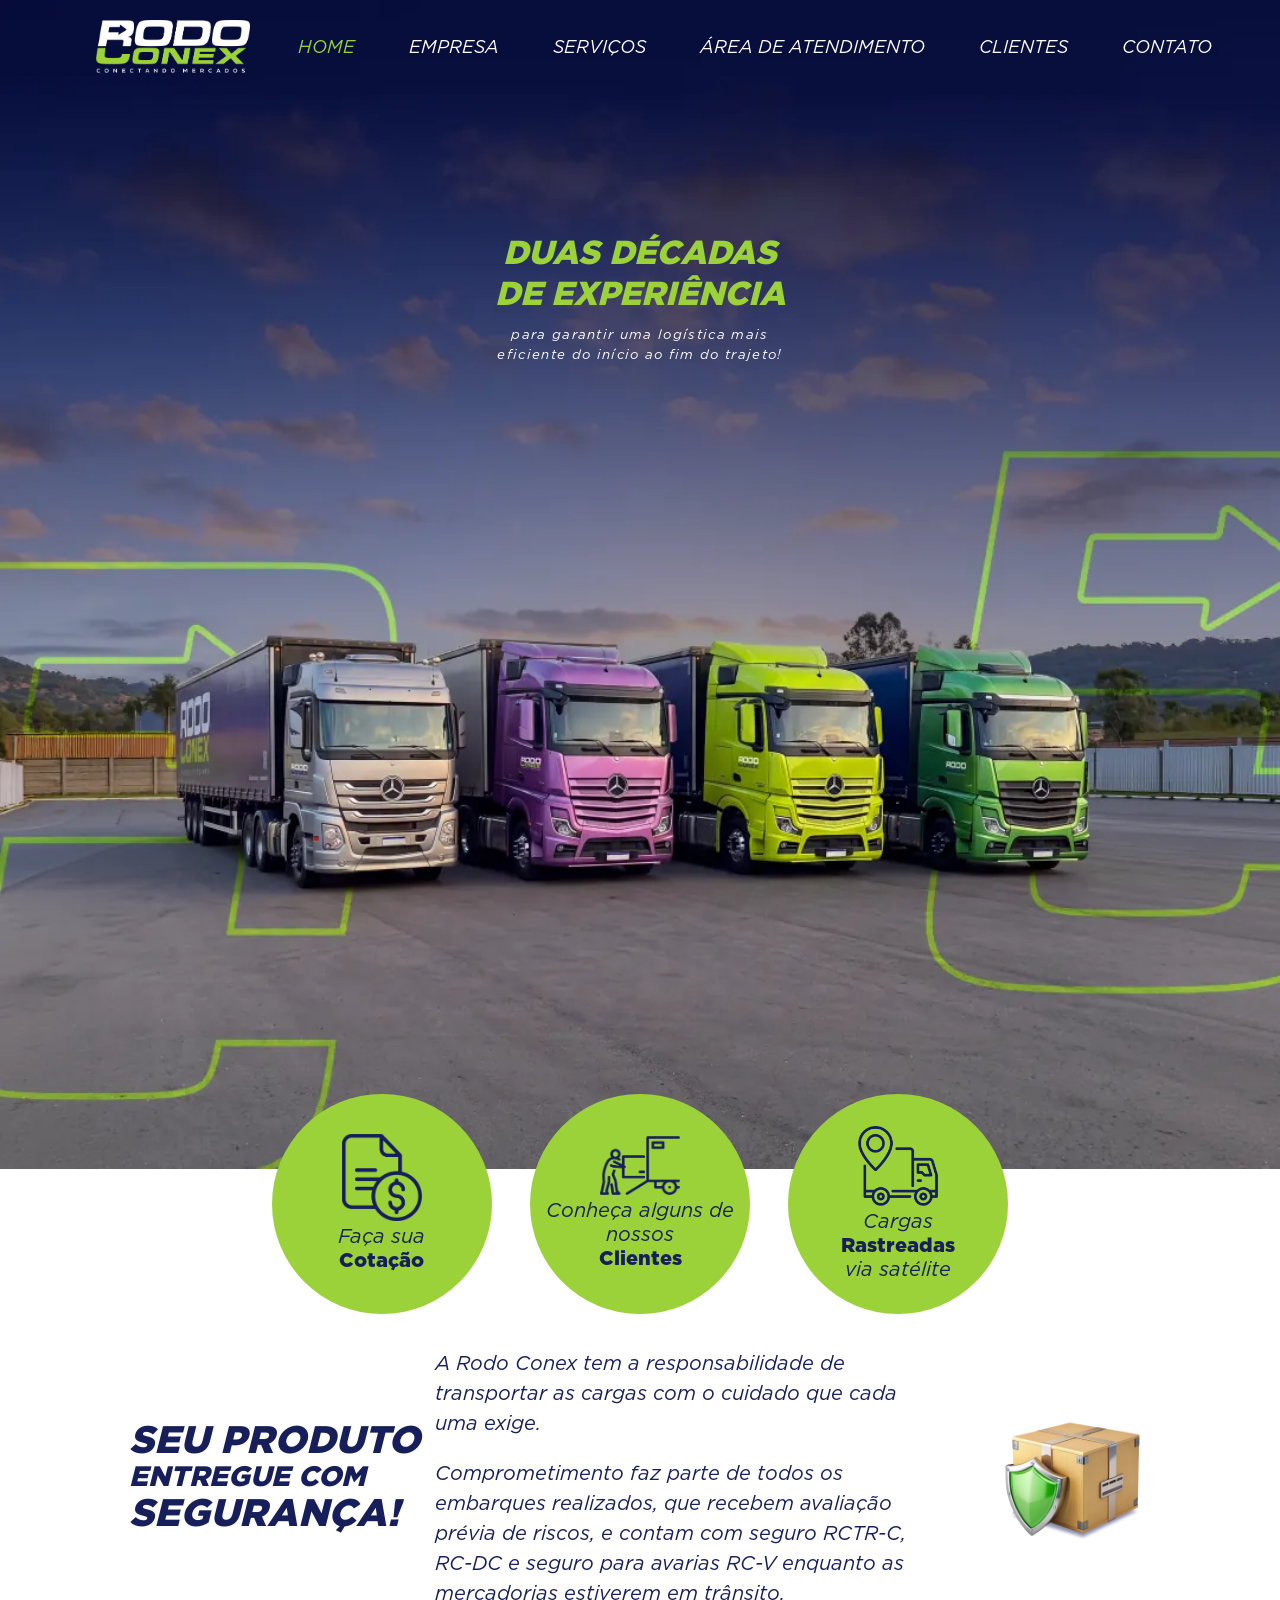
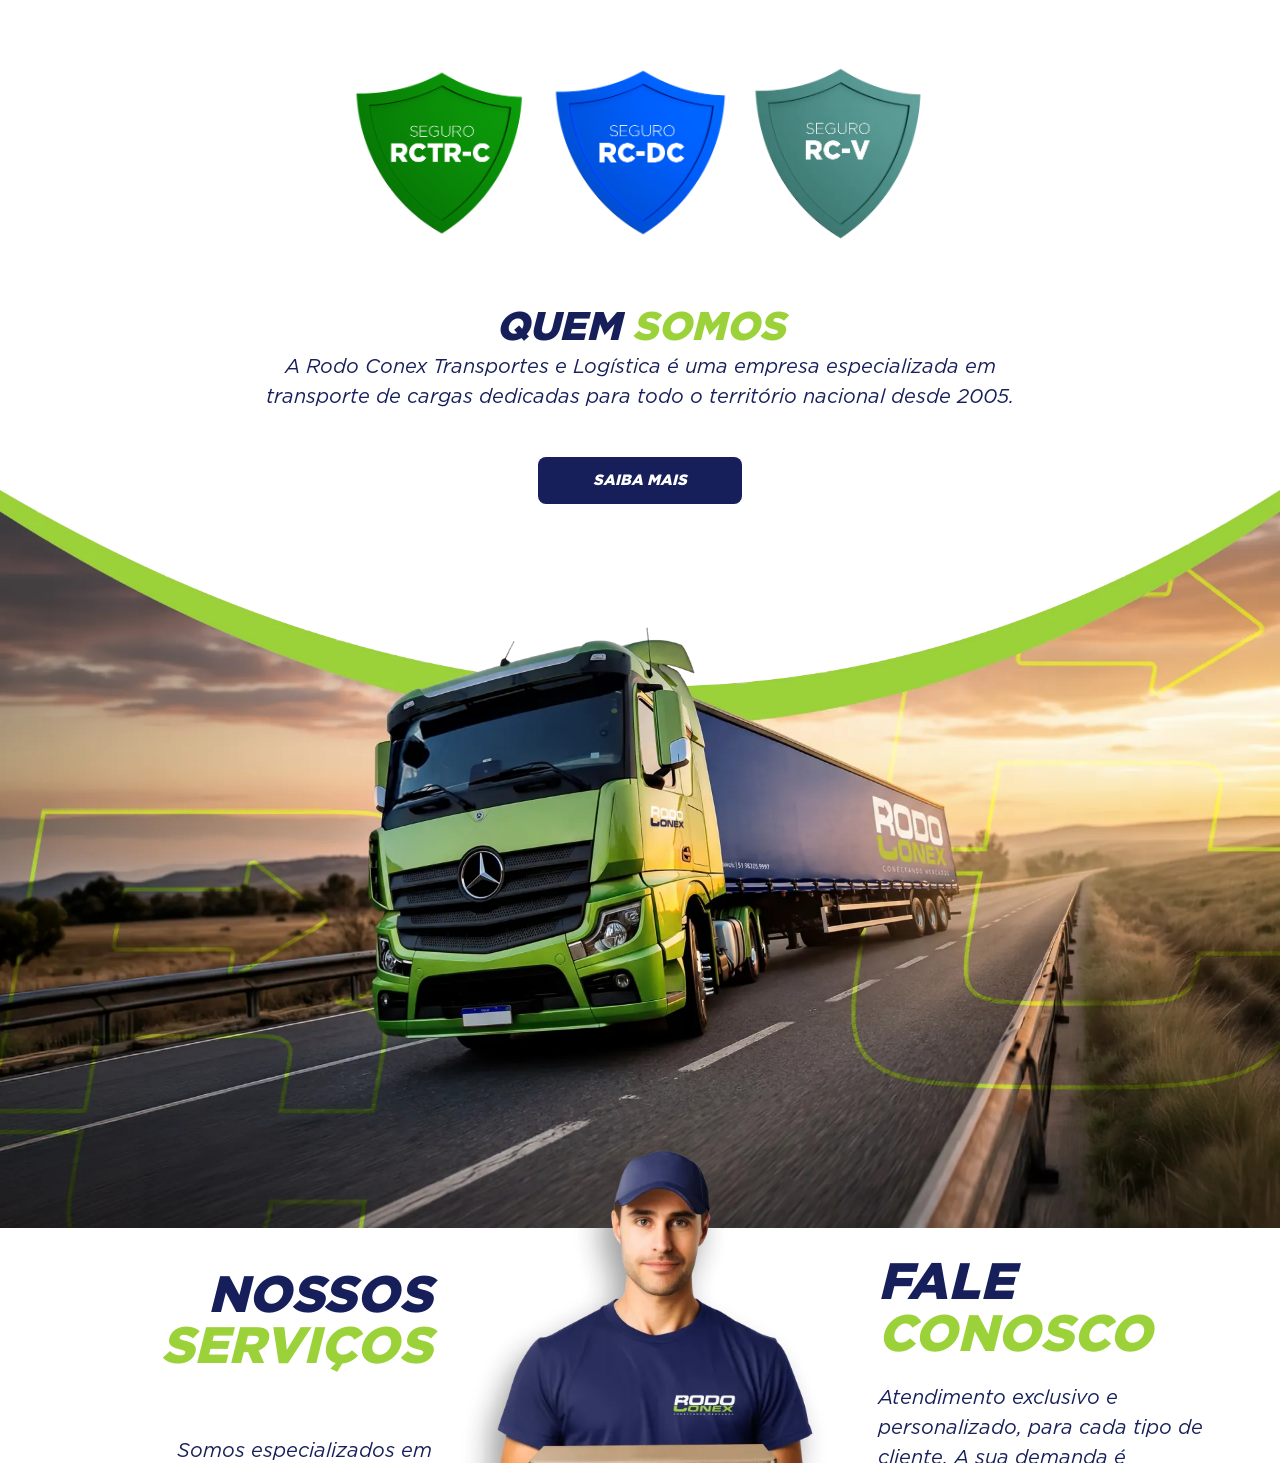
==== commit 8a6a086b: "convertido imagens png para webp" ====
--- a/index.html
+++ b/index.html
@@ -47,10 +47,10 @@
         <picture>
           <source
             media="(min-width: 768px)"
-            srcset="assets/home/banner-principal-desktop.png"
+            srcset="assets/home/banner-principal-desktop.webp"
           />
           <img
-            src="assets/home/banner-principal-mobile.png"
+            src="assets/home/banner-principal-mobile.webp"
             alt=""
             class="hero__banner"
           />
@@ -125,7 +125,7 @@
               em trânsito.
             </p>
           </div>
-          <img src="assets/home/caixa.png" alt="" class="seguranca__banner" />
+          <img src="assets/home/caixa.webp" alt="" class="seguranca__banner" />
         </div>
         <div class="seguranca__icones">
           <img
@@ -137,7 +137,7 @@
             alt="Brasão do seguro RC-DC"
           />
           <img
-            src="assets/home/seguro-brasao3.png"
+            src="assets/home/seguro-brasao3.webp"
             alt="Brasão do seguro RC-V"
           />
         </div>
@@ -158,14 +158,14 @@
           >
         </div>
         <img
-          src="assets/home/banner-rodape-desktop-mobile.png"
+          src="assets/home/banner-rodape-desktop-mobile.webp"
           alt=""
           class="quem-somos__banner"
         />
       </section>
       <section class="servicos-fale-conosco">
         <img
-          src="assets/home/homenzinho.png"
+          src="assets/home/homenzinho.webp"
           alt=""
           class="servicos-fale-conosco__imagem"
         />
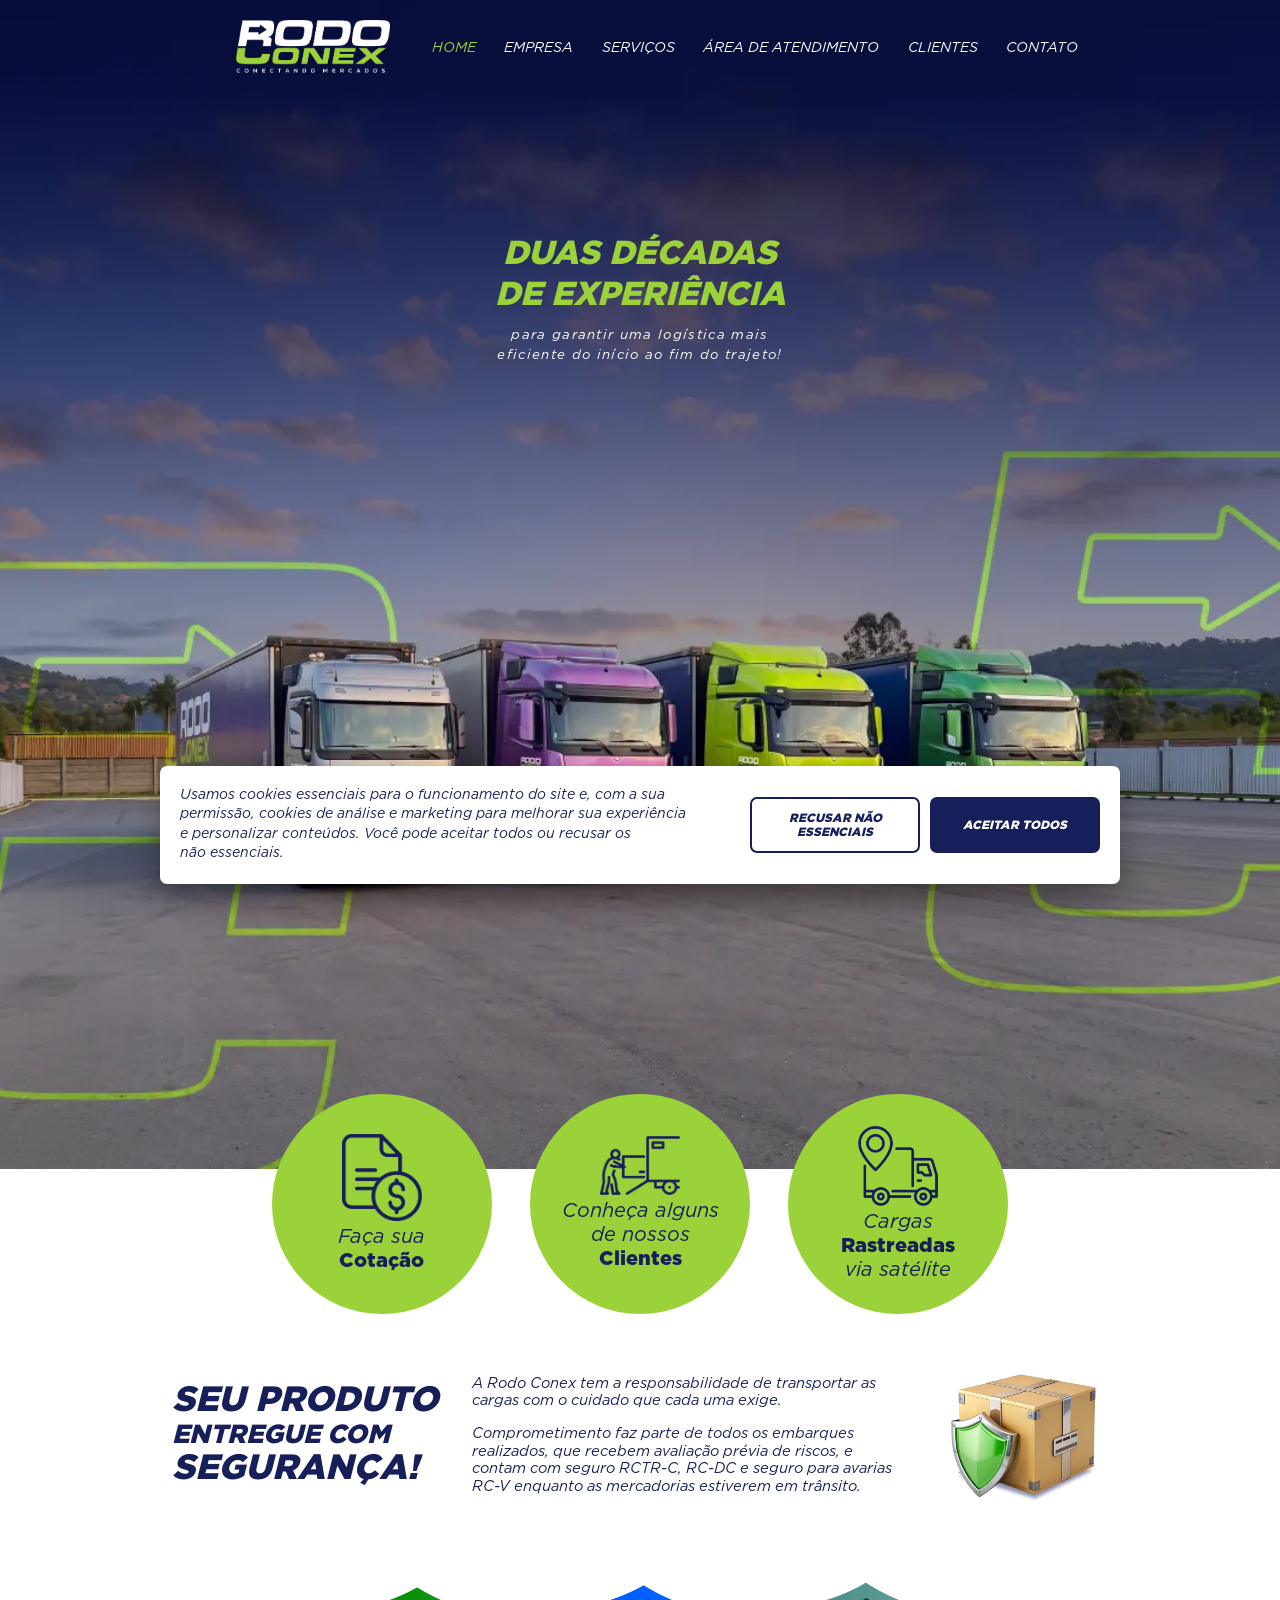
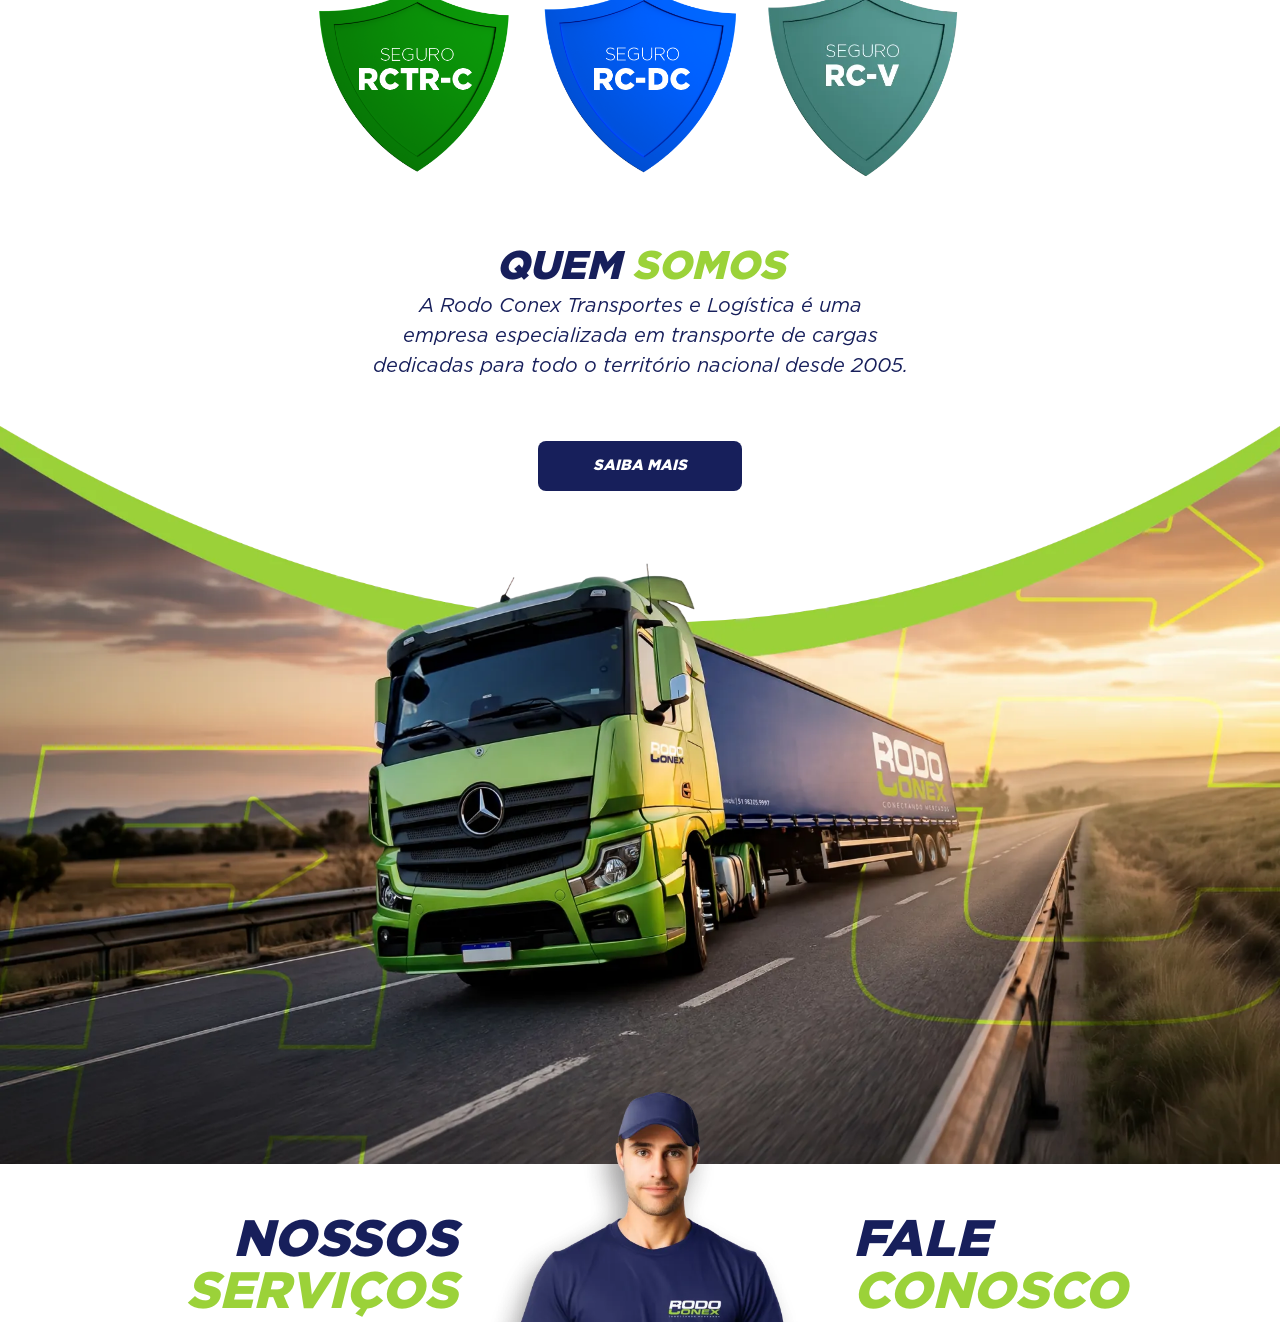
==== commit 3d451494: "ajustes de interface e inclusão do scripts meta e google e politica de cookies" ====
--- a/index.html
+++ b/index.html
@@ -8,6 +8,31 @@
     <link rel="icon" href="assets/home/logo-icon-navegador.png" />
     <script src="scripts/menu.js" defer></script>
     <script src="scripts/carrossel.js" defer></script>
+    <script src="scripts/cookies.js"></script>
+    <!-- Google tag (gtag.js) -->
+    <script async src="https://www.googletagmanager.com/gtag/js?id=AW-18554341836"></script>
+    <script>
+      window.dataLayer = window.dataLayer || [];
+      function gtag(){dataLayer.push(arguments);}
+      gtag('js', new Date());
+
+      gtag('config', 'AW-18554341836');
+    </script>
+    <!-- Meta Pixel Code -->
+    <script>
+    !function(f,b,e,v,n,t,s)
+    {if(f.fbq)return;n=f.fbq=function(){n.callMethod?
+    n.callMethod.apply(n,arguments):n.queue.push(arguments)};
+    if(!f._fbq)f._fbq=n;n.push=n;n.loaded=!0;n.version='2.0';
+    n.queue=[];t=b.createElement(e);t.async=!0;
+    t.src=v;s=b.getElementsByTagName(e)[0];
+    s.parentNode.insertBefore(t,s)}(window, document,'script',
+    'https://connect.facebook.net/en_US/fbevents.js');
+    fbq('consent', window.cookiesAceitos ? 'grant' : 'revoke');
+    fbq('init', '1039503959155397');
+    fbq('track', 'PageView');
+    </script>
+    <!-- End Meta Pixel Code -->
   </head>
   <body>
     <header class="header">
@@ -206,7 +231,7 @@
             <h2>Fale <span>conosco</span></h2>
             <p>
               Atendimento exclusivo e personalizado, para cada tipo de cliente.
-              A sua demanda é prioridade na Rodo Conex.
+              A sua demanda é prioridade na&nbsp;Rodo&nbsp;Conex.
             </p>
             <a
               href="https://api.whatsapp.com/send?phone=5551982059997"
@@ -267,7 +292,7 @@
               <li>
                 <a href="tel:5551993122093">
                   <img src="assets/home/icon-icon.png" alt="" />
-                  <p>(51) 99312.2093</p>
+                  <p><span class="contato__ddd">(51)</span> 99312.2093</p>
                 </a>
               </li>
               <li>
@@ -276,7 +301,7 @@
                   target="_blank"
                 >
                   <img src="assets/home/whats-icon.png" alt="" />
-                  <p>(51) 98205.9997</p>
+                  <p><span class="contato__ddd">(51)</span> 98205.9997</p>
                 </a>
               </li>
               <li>
--- a/styles/styles.css
+++ b/styles/styles.css
@@ -23,6 +23,58 @@
 
   &:has(.header__menu--aberto) {
     overflow: hidden;
+  }
+}
+
+p {
+  @media (min-width: 768px) {
+    text-wrap: pretty;
+  }
+}
+
+@media (hover: hover) and (min-width: 1024px) {
+  .destaques__item,
+  .quem-somos__botao,
+  .servicos-fale-conosco__lista a,
+  .solucoes__botao,
+  .armazenagem__botao,
+  .otimize__botao,
+  .area__botao,
+  .historia__botao {
+    transition:
+      transform 0.3s ease,
+      box-shadow 0.3s ease;
+
+    &:hover {
+      transform: translateY(-6px) scale(1.08);
+      box-shadow: 0 14px 28px rgb(0 0 0 / 0.3);
+    }
+  }
+
+  .redes-sociais a {
+    transition:
+      transform 0.3s ease,
+      filter 0.3s ease;
+
+    &:hover {
+      transform: translateY(-6px) scale(1.08);
+      filter: drop-shadow(0 10px 8px rgb(0 0 0 / 0.3));
+    }
+  }
+
+  .clientes__item img {
+    filter: grayscale(1);
+    opacity: 0.7;
+    transition:
+      transform 0.3s ease,
+      filter 0.3s ease,
+      opacity 0.3s ease;
+
+    &:hover {
+      filter: grayscale(0);
+      opacity: 1;
+      transform: scale(1.08);
+    }
   }
 }
 
@@ -124,6 +176,9 @@
     flex-basis: auto;
     margin: auto auto 20px;
     gap: 24px;
+    img {
+      height: 40px;
+    }
     @media (min-width: 1024px) {
       display: none;
     }
@@ -134,7 +189,7 @@
     height: auto;
     width: auto;
     padding: 0;
-    gap: clamp(16px, calc(5vw - 30px), 60px);
+    gap: clamp(12px, 1.6vw, 28px);
     position: static;
     background: none;
     transform: none;
@@ -142,7 +197,8 @@
     transition: none;
 
     a {
-      font-size: clamp(15px, 1.4vw, 20px);
+      padding: 10px 4px;
+      font-size: clamp(13px, 1.1vw, 17px);
       white-space: nowrap;
     }
   }
@@ -318,15 +374,19 @@
   }
 
   @media (min-width: 768px) {
+    grid-template-columns: auto auto auto;
     grid-template-areas: "titulo texto imagem";
+    justify-content: center;
+    column-gap: clamp(20px, 2.7vw, 52px);
+    padding-block: clamp(20px, 3vw, 60px);
 
     h2 {
-      font-size: clamp(22px, 2.2vw, 30px);
+      font-size: clamp(20px, 2.05vw, 40px);
       align-self: center;
-      margin-left: clamp(20px, calc(14vw - 70px), 200px);
+      margin: 0;
     }
     h2 span {
-      font-size: clamp(28px, 3vw, 40px);
+      font-size: clamp(26px, 2.75vw, 54px);
     }
   }
 }
@@ -338,8 +398,8 @@
   margin-right: 20px;
 
   @media (min-width: 768px) {
-    width: clamp(130px, 12vw, 190px);
-    margin-right: clamp(20px, calc(14vw - 70px), 200px);
+    width: clamp(130px, 13vw, 250px);
+    margin-right: 0;
   }
 }
 
@@ -355,10 +415,11 @@
 
   @media (min-width: 768px) {
     text-align: left;
-    font-size: clamp(16px, 1.6vw, 20px);
-    margin-right: clamp(16px, calc(10vw - 40px), 150px);
-    max-width: 55ch;
-    line-height: 1.5;
+    font-size: clamp(13px, 1.15vw, 22px);
+    margin: 0;
+    width: 34vw;
+    max-width: 650px;
+    line-height: 1.2;
   }
 }
 
@@ -370,16 +431,18 @@
   margin-top: 20px;
 
   img {
-    width: 110px;
+    width: min(125px, calc((100vw - 52px) / 3));
     height: auto;
 
     @media (min-width: 768px) {
-      width: clamp(130px, 14vw, 190px);
+      width: clamp(150px, 16vw, 220px);
     }
   }
 }
 
 .quem-somos__conteudo {
+  position: relative;
+  z-index: 1;
   color: var(--quaternary-color);
   text-align: center;
   font-style: italic;
@@ -405,7 +468,8 @@
 
     @media (min-width: 768px) {
       font-size: 20px;
-      max-width: 55ch;
+      max-width: 40ch;
+      text-wrap: balance;
       margin: 0 auto;
       margin-bottom: 60px;
       line-height: 1.5;
@@ -429,25 +493,33 @@
     font-size: 15px;
     padding: 16px 55px;
   }
+
+  @media (min-width: 1024px) {
+    display: inline-block;
+  }
 }
 
 .quem-somos__banner {
   display: block;
   width: 100%;
+
+  @media (min-width: 768px) {
+    margin-top: calc(72px - 10.7vw);
+  }
 }
 
 .servicos-fale-conosco__imagem {
   grid-area: imagem;
   display: block;
-  width: clamp(200px, 54vw, 270px);
-  margin-left: clamp(-90px, -22vw, -70px);
+  width: clamp(170px, 54vw, 270px);
+  margin-left: clamp(-90px, -17vw, -50px);
   margin-bottom: -2px;
   align-self: end;
 
   @media (min-width: 1024px) {
-    width: min(600px, calc(34vw + 40px));
+    width: min(510px, calc(29vw + 34px));
     justify-self: center;
-    margin-top: clamp(-200px, -10vw, -80px);
+    margin-top: calc(-8vw - 10px);
     margin-left: 0;
     margin-bottom: -2px;
   }
@@ -523,24 +595,32 @@
     > li {
       grid-area: 1 / 1;
       display: block;
+      align-self: center;
       visibility: hidden;
       font-family: Gotham_book;
 
       h2 {
-        font-size: clamp(22px, 7vw, 40px);
-        margin-top: 0;
+        font-size: clamp(22px, 7.4vw, 40px);
+        line-height: 0.92;
+        margin: 0 0 clamp(4px, 0.7vw, 8px);
       }
 
       p {
-        margin: -20px 0 0 0;
-        max-width: 24ch;
-        font-size: clamp(13px, 3.8vw, 18px);
-        line-height: 1.3;
+        margin: 0;
+        font-size: clamp(11.5px, 3.67vw, 18px);
+        line-height: 1.26;
       }
     }
 
     > .servicos-fale-conosco__item--ativo {
       visibility: visible;
+    }
+
+    a {
+      font-size: clamp(9px, 2.7vw, 13px);
+      font-style: italic;
+      padding: clamp(10px, 2.6vw, 14px) clamp(26px, 8.7vw, 45px);
+      margin-top: clamp(10px, 3.3vw, 16px);
     }
   }
 
@@ -563,17 +643,18 @@
     justify-content: flex-start;
     text-align: center;
     grid-area: nossos-servicos;
-    margin: clamp(0px, calc(8vw - 113px), 40px) -30px
-      clamp(30px, calc(6vw - 55px), 60px) 40px;
+    margin: clamp(30px, 4vw, 70px) -30px clamp(30px, 3vw, 50px) 40px;
 
     h2 {
       text-align: right;
+      margin: 0 0 clamp(10px, 1vw, 16px);
     }
 
     p {
       text-align: right;
+      margin: 0;
       padding-left: clamp(0px, calc(25vw - 290px), 190px);
-      padding-bottom: clamp(20px, calc(4vw - 37px), 40px);
+      padding-bottom: clamp(20px, 2vw, 32px);
     }
 
     a {
@@ -600,20 +681,21 @@
     display: flex;
     flex-direction: column;
     justify-content: flex-start;
-    margin-top: clamp(30px, calc(9vw - 95px), 78px);
-    margin-bottom: clamp(30px, calc(6vw - 55px), 60px);
+    margin-top: clamp(30px, 4vw, 70px);
+    margin-bottom: clamp(30px, 3vw, 50px);
     text-align: center;
     grid-area: fale-conosco;
 
     h2 {
       text-align: left;
       font-size: clamp(40px, 4vw, 60px);
+      margin: 0 0 clamp(10px, 1vw, 16px);
     }
 
     p {
       text-align: left;
-      margin: 3px;
-      padding-bottom: clamp(20px, calc(4vw - 37px), 40px);
+      margin: 0;
+      padding-bottom: clamp(20px, 2vw, 32px);
     }
 
     a {
@@ -646,6 +728,9 @@
     display: flex;
     h2 {
       font-size: clamp(40px, 4vw, 60px);
+    }
+    p {
+      margin: 0;
     }
   }
 }
@@ -656,6 +741,12 @@
   padding: 0;
   grid-area: imagem;
 
+  svg {
+    display: block;
+    width: clamp(30px, 9.3vw, 40px);
+    height: clamp(30px, 9.3vw, 40px);
+  }
+
   @media (min-width: 1024px) {
     display: none;
   }
@@ -663,14 +754,14 @@
 
 .servicos-fale-conosco__seta--anterior {
   grid-area: anterior;
-  margin-left: -12px;
-  margin-right: 10px;
+  margin-left: max(-4.2vw, -18px);
+  margin-right: min(0.5vw, 2px);
 }
 
 .servicos-fale-conosco__seta--proxima {
   grid-area: proxima;
-  margin-left: 12px;
-  margin-right: 8px;
+  margin-left: 0;
+  margin-right: min(0.7vw, 3px);
 }
 
 .footer {
@@ -686,7 +777,7 @@
   flex-basis: 100%;
 
   img {
-    height: 40px;
+    height: 32px;
   }
   @media (min-width: 768px) {
     height: 40px;
@@ -700,11 +791,20 @@
   align-items: center;
   justify-content: center;
   flex-wrap: wrap;
+  padding: 0 16px;
+
+  .redes-sociais {
+    padding-bottom: 10px;
+
+    @media (min-width: 768px) {
+      padding-bottom: 40px;
+    }
+  }
 }
 
 .logo-footer {
   img {
-    width: 180px;
+    width: clamp(130px, 40vw, 180px);
   }
 }
 
@@ -736,6 +836,7 @@
 
 .contato__lista {
   list-style: none;
+  padding-left: 16px;
   li:not(:last-child) p {
     white-space: nowrap;
   }
@@ -749,7 +850,72 @@
   }
 
   @media (min-width: 768px) {
-    margin: 0 0 0 clamp(0px, 5vw, 100px);
+    margin: 0 0 0 clamp(0px, calc(10.3vw - 54px), 150px);
+    padding-left: 40px;
+  }
+}
+
+@media (max-width: 767px) {
+  .footer__principal .redes-sociais {
+    gap: clamp(30px, 10.4vw, 50px);
+    padding-top: clamp(36px, 11.8vw, 52px);
+  }
+
+  .logo-footer {
+    margin-left: 1.4vw;
+  }
+
+  .logo-footer img {
+    display: block;
+    width: clamp(105px, 33vw, 180px);
+  }
+
+  .contato__footer {
+    flex: 0 0 auto;
+  }
+
+  .contato__lista {
+    margin: clamp(22px, 8vw, 36px) 0 clamp(28px, 10.5vw, 46px);
+    padding-left: clamp(16px, 7.2vw, 32px);
+
+    li + li {
+      margin-top: clamp(8px, 3.1vw, 14px);
+    }
+
+    li:last-child {
+      margin-top: clamp(10px, 3.6vw, 16px);
+    }
+
+    a {
+      gap: clamp(5px, 1.8vw, 10px);
+    }
+
+    img {
+      flex: none;
+      width: clamp(16px, 4.8vw, 24px);
+      height: clamp(16px, 4.8vw, 24px);
+      object-fit: contain;
+    }
+
+    li:last-child img {
+      height: clamp(20px, 6.2vw, 30px);
+    }
+
+    p {
+      max-width: 11.2em;
+      margin: 0;
+      font-size: clamp(11px, 3.4vw, 18px);
+      line-height: 1.24;
+    }
+
+    li:not(:last-child) p {
+      max-width: none;
+      font-size: clamp(12px, 3.67vw, 20px);
+    }
+  }
+
+  .contato__ddd {
+    font-size: 0.78em;
   }
 }
 
@@ -779,7 +945,7 @@
   @media (min-width: 768px) {
     display: flex;
     flex-direction: column;
-    margin: 40px clamp(20px, 5vw, 100px);
+    margin: 40px clamp(20px, calc(12.6vw - 78px), 170px);
     gap: 20px;
 
     a {
@@ -854,7 +1020,7 @@
 
   @media (min-width: 768px) {
     text-align: left;
-    max-width: 60ch;
+    max-width: 37em;
     margin: 30px auto 0;
   }
 
@@ -863,7 +1029,7 @@
     top: -25vw;
     left: 0;
     right: 0;
-    width: clamp(640px, 39vw, 755px);
+    width: 49em;
     max-width: none;
     padding: 0;
     margin: 0 auto;
@@ -874,6 +1040,10 @@
     p {
       margin-bottom: 1.35em;
     }
+  }
+
+  @media (min-width: 1366px) {
+    width: 37em;
   }
 }
 
@@ -1007,7 +1177,7 @@
       margin-top: clamp(16px, 2.3vw, 44px);
       font-size: clamp(12px, 1vw, 19px);
       line-height: 1.4;
-      text-wrap: wrap;
+      text-wrap: pretty;
     }
   }
 }
@@ -1619,16 +1789,57 @@
 
 .contato__container {
   @media (min-width: 768px) {
-    display: flex;
+    display: grid;
+    grid-template-columns: repeat(2, clamp(320px, 31.6vw, 607px));
     justify-content: center;
-    align-items: flex-start;
+    column-gap: clamp(20px, 3.4vw, 64px);
     padding: 25px 20px;
-  }
-
-  .contato__container .contato {
-    flex: 1;
-    max-width: 420px;
-    margin: 0;
+
+    .contato {
+      display: grid;
+      grid-row: span 3;
+      grid-template-rows: subgrid;
+      align-content: start;
+      max-width: none;
+      margin: 0;
+      padding: clamp(16px, 2.1vw, 40px) clamp(20px, 4.2vw, 80px);
+      font-size: clamp(13px, 1vw, 19px);
+
+      h2 {
+        align-self: start;
+        margin: 0 0 clamp(8px, 1.1vw, 21px);
+        font-size: clamp(18px, 1.65vw, 32px);
+      }
+      p {
+        align-self: start;
+        font-size: clamp(13px, 1.1vw, 21px);
+      }
+      .contato__form {
+        align-content: start;
+        margin-top: clamp(12px, 1.9vw, 36px);
+        gap: clamp(8px, 0.8vw, 15px);
+      }
+      input,
+      textarea {
+        padding: clamp(5px, 0.35vw, 7px) clamp(8px, 0.7vw, 14px);
+      }
+      .contato__acoes {
+        margin: clamp(6px, 1.1vw, 21px) 0 0;
+      }
+      button {
+        min-width: clamp(100px, 8.5vw, 164px);
+        padding: clamp(6px, 0.45vw, 9px) clamp(14px, 1.2vw, 24px);
+      }
+      textarea {
+        min-height: clamp(160px, 12.5vw, 300px);
+      }
+      &.contato--trabalhe textarea {
+        min-height: clamp(120px, 10vw, 240px);
+      }
+      .anexo__label {
+        font-size: 0.85em;
+      }
+    }
   }
 }
 
@@ -1700,6 +1911,11 @@
   cursor: pointer;
   white-space: nowrap;
 
+  &:disabled {
+    opacity: 0.5;
+    cursor: not-allowed;
+  }
+
   @media (min-width: 768px) {
     padding-inline: clamp(24px, 3vw, 40px);
   }
@@ -1745,6 +1961,56 @@
   outline: 2px solid #1b2a6b;
   outline-offset: 4px;
   border-radius: 4px;
+}
+
+.aviso {
+  position: fixed;
+  top: 20px;
+  left: 50%;
+  translate: -50% 0;
+  z-index: 1000;
+  display: flex;
+  align-items: center;
+  gap: 16px;
+  box-sizing: border-box;
+  width: min(480px, calc(100% - 32px));
+  padding: 16px 20px;
+  border-left: 6px solid;
+  border-radius: 6px;
+  background: var(--quaternary-color);
+  color: var(--primary-color);
+  font-family: Gotham;
+  box-shadow: 0 14px 28px rgb(0 0 0 / 0.3);
+  animation: aviso-entrar 0.3s ease;
+
+  p {
+    flex: 1;
+    margin: 0;
+  }
+
+  button {
+    border: 0;
+    background: none;
+    color: inherit;
+    font-size: 1.5rem;
+    line-height: 1;
+    cursor: pointer;
+  }
+}
+
+.aviso--enviado {
+  border-left-color: var(--tertiary-color);
+}
+
+.aviso--erro {
+  border-left-color: #e5484d;
+}
+
+@keyframes aviso-entrar {
+  from {
+    opacity: 0;
+    translate: -50% -20px;
+  }
 }
 
 .cotacoes--operacao {
@@ -1858,3 +2124,73 @@
     margin-top: -18vw;
   }
 }
+
+.cookies {
+  position: fixed;
+  bottom: 16px;
+  left: 50%;
+  translate: -50% 0;
+  z-index: 1100;
+  display: flex;
+  flex-direction: column;
+  gap: 16px;
+  box-sizing: border-box;
+  width: min(960px, calc(100% - 32px));
+  padding: 20px;
+  border-radius: 7px;
+  background: var(--primary-color);
+  color: var(--quaternary-color);
+  font-family: Gotham_book;
+  font-style: italic;
+  box-shadow: 0 14px 28px rgb(0 0 0 / 0.3);
+
+  p {
+    margin: 0;
+    font-size: 14px;
+    line-height: 1.4;
+  }
+
+  @media (min-width: 1024px) {
+    flex-direction: row;
+    align-items: center;
+    gap: 24px;
+  }
+}
+
+.cookies__acoes {
+  display: flex;
+  flex-shrink: 0;
+  gap: 10px;
+}
+
+.cookies__botao {
+  flex: 1;
+  padding: 12px 14px;
+  border: 2px solid var(--quaternary-color);
+  border-radius: 7px;
+  font-family: Gotham;
+  font-size: 12px;
+  font-style: italic;
+  text-transform: uppercase;
+  cursor: pointer;
+}
+
+.cookies__botao--recusar {
+  background: none;
+  color: var(--quaternary-color);
+}
+
+.cookies__botao--aceitar {
+  background: var(--quaternary-color);
+  color: var(--primary-color);
+}
+
+.footer__cookies {
+  padding: 0;
+  border: 0;
+  background: none;
+  color: inherit;
+  font: inherit;
+  text-decoration: underline;
+  cursor: pointer;
+}
